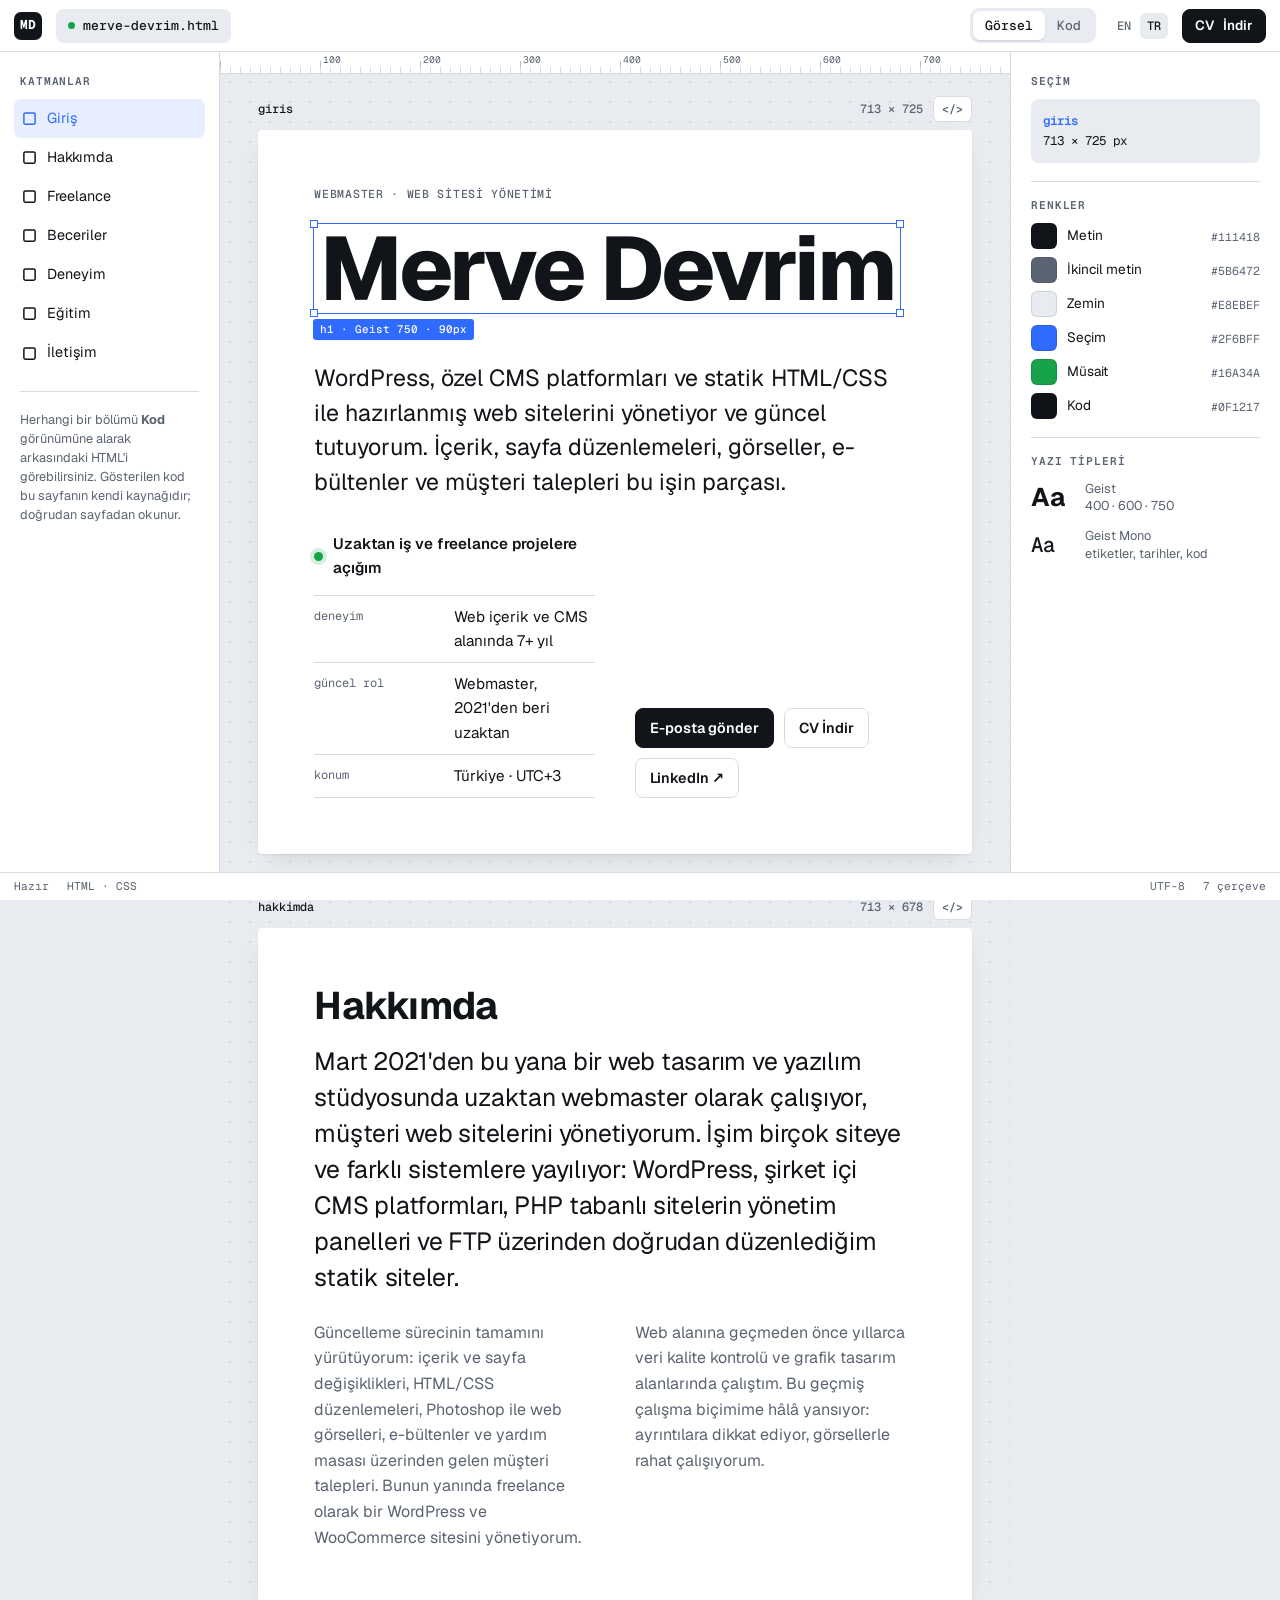
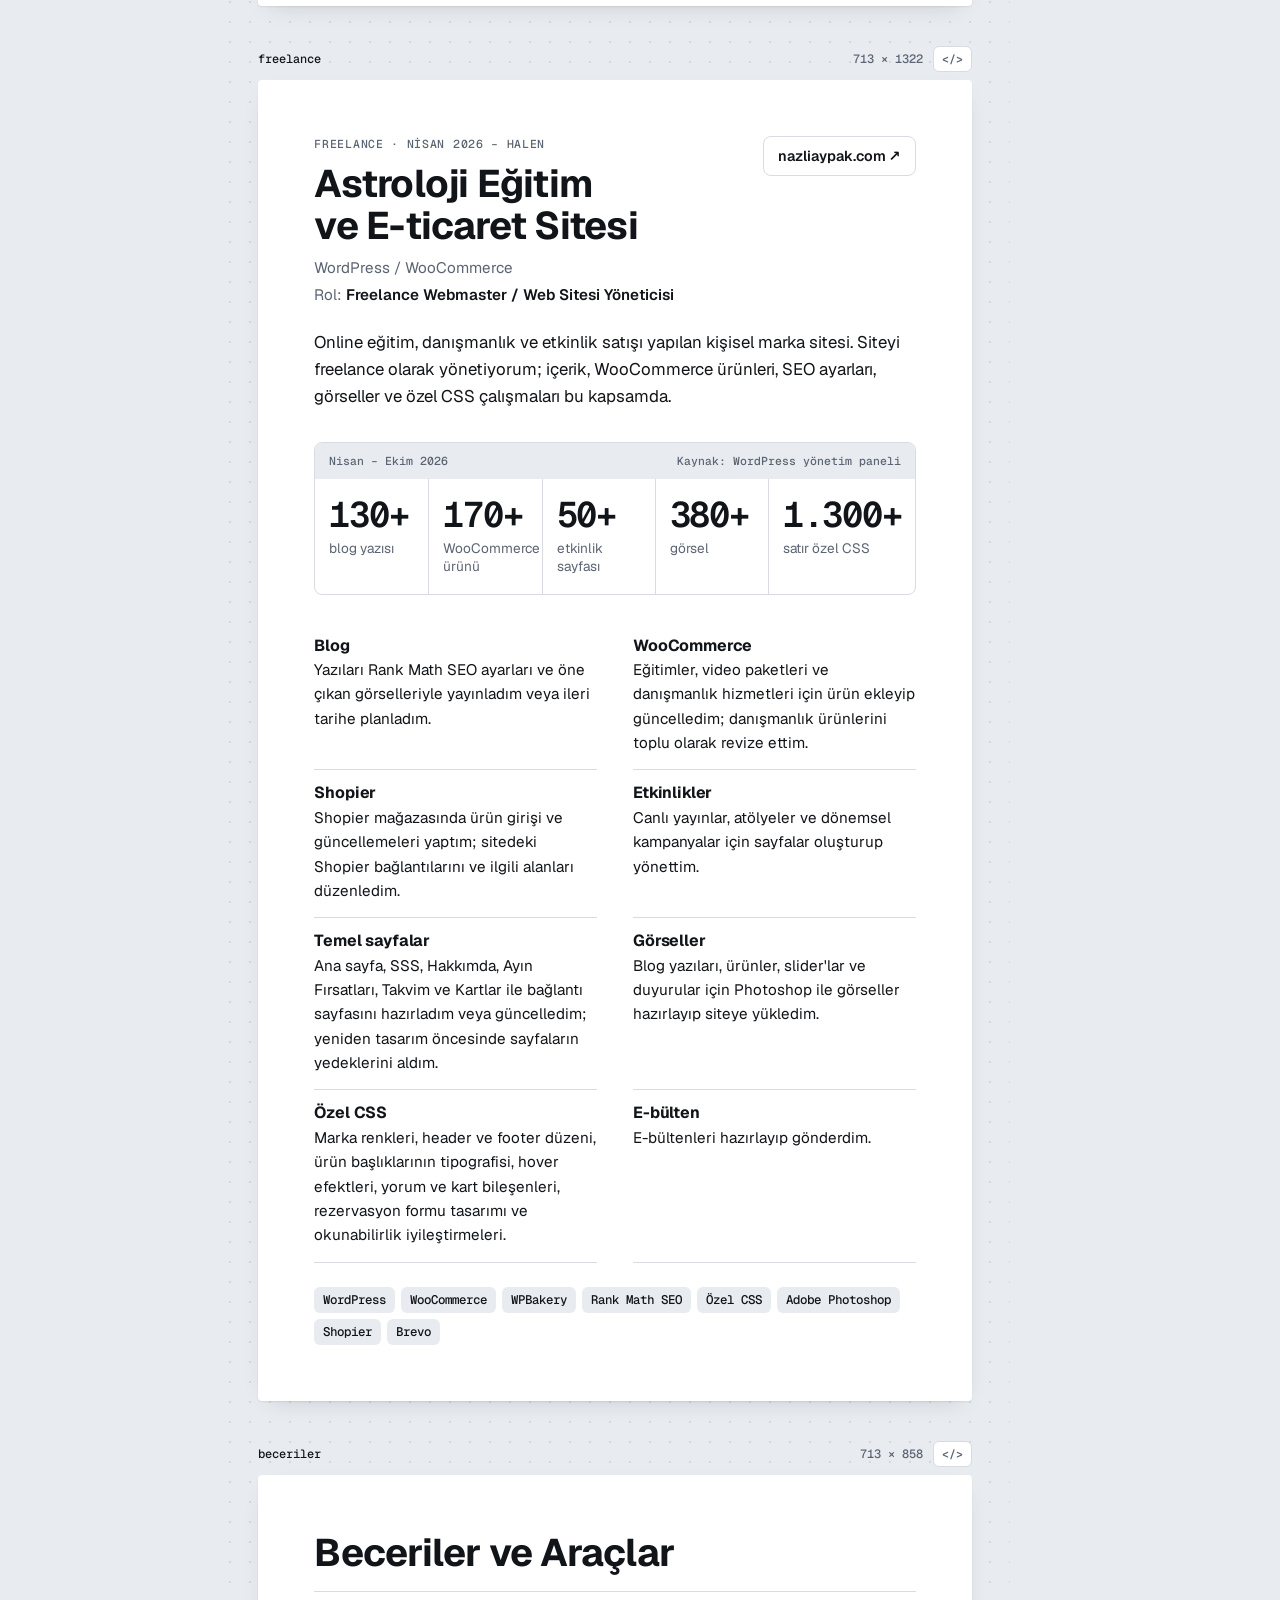
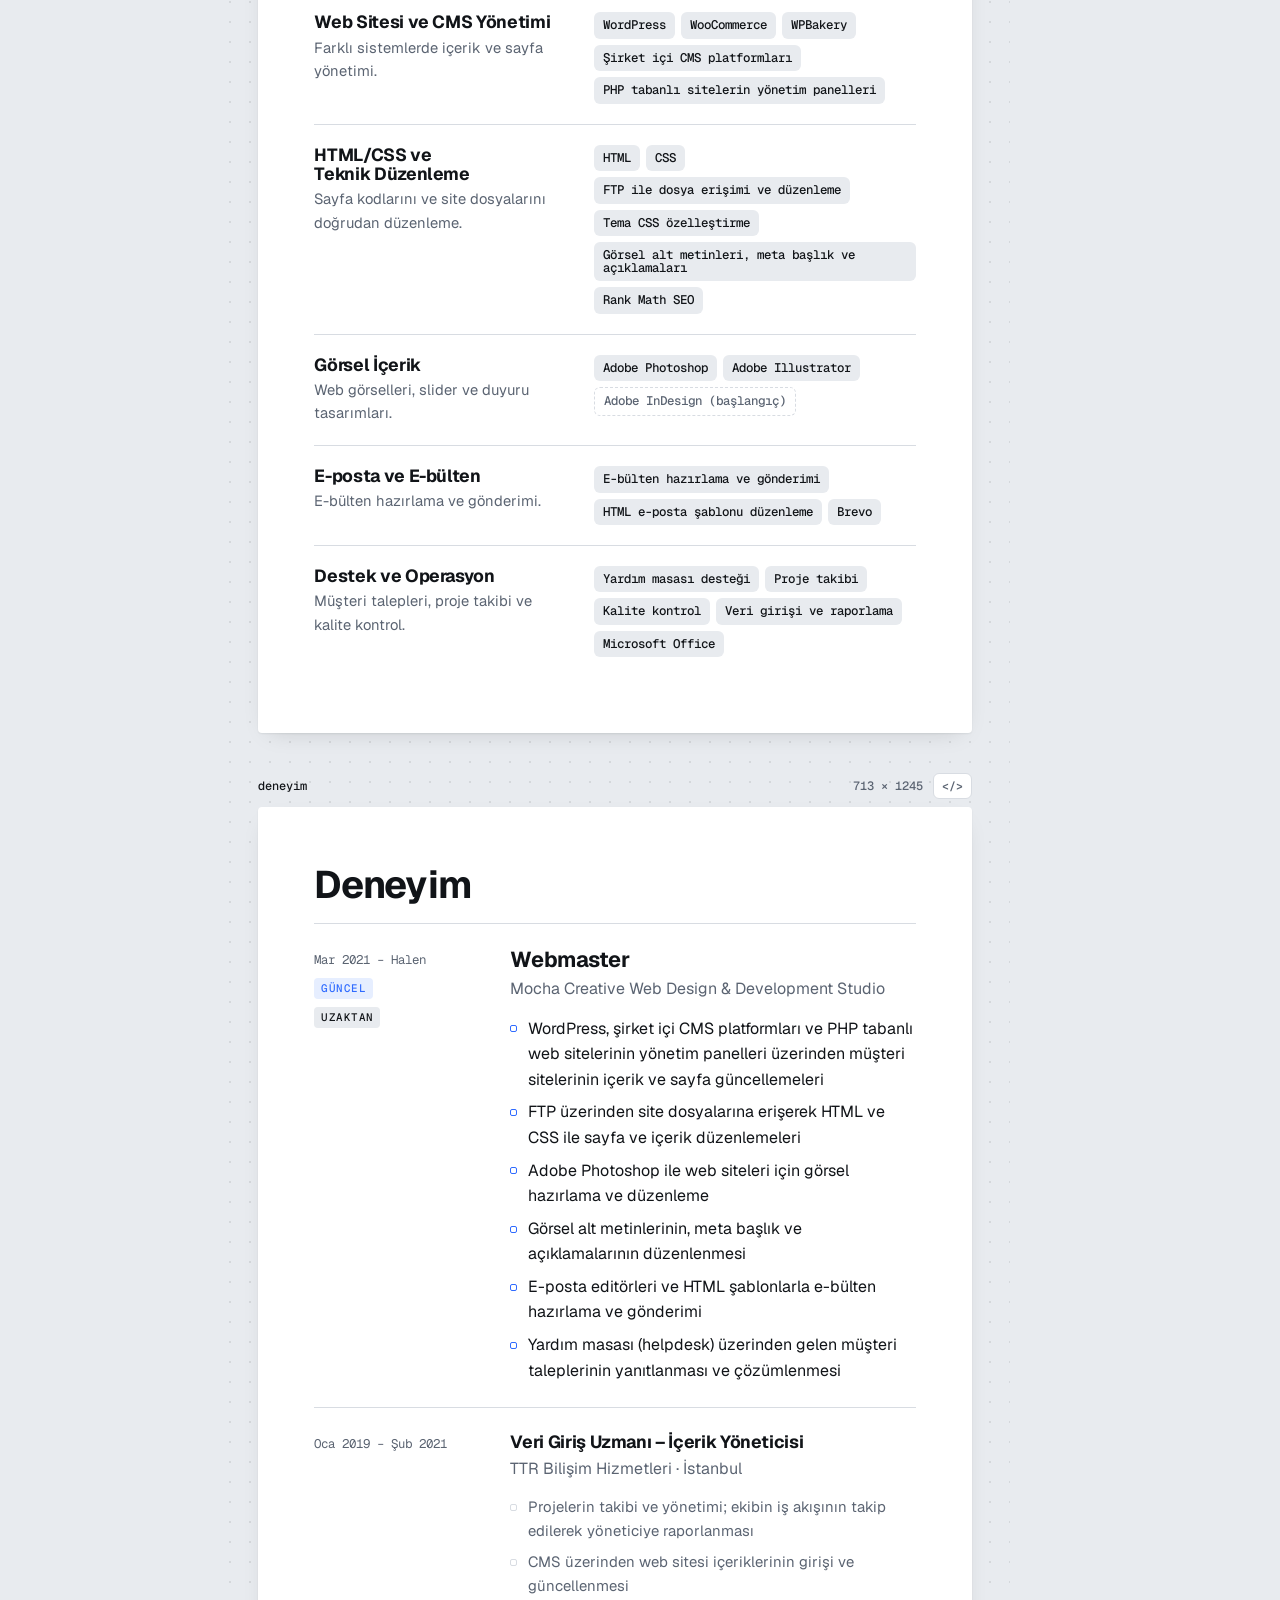
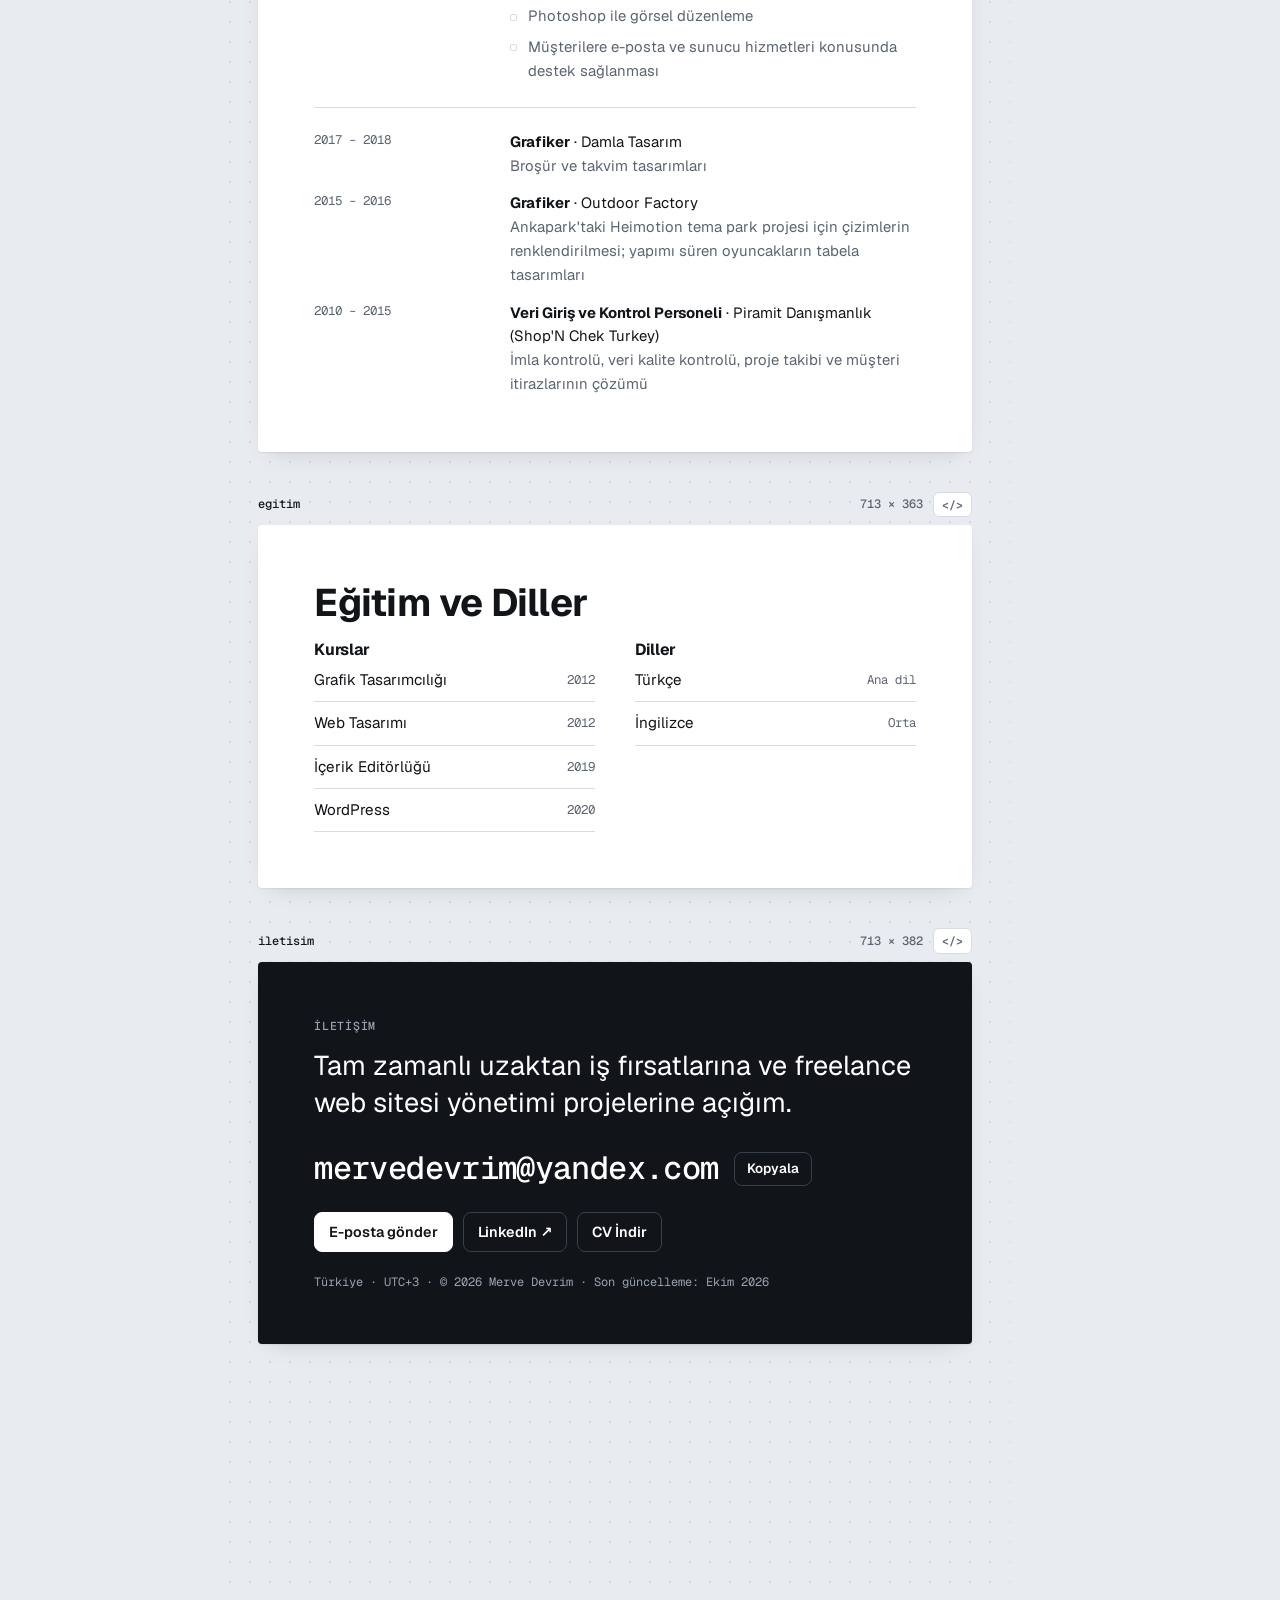
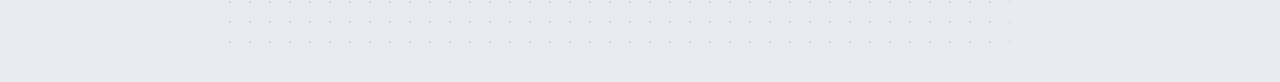
==== tr/index.html @ 0bf983ba "Add files via upload" ====
<!doctype html>
<html lang="tr">
<head>
  <meta charset="utf-8">
  <meta name="viewport" content="width=device-width, initial-scale=1, viewport-fit=cover">
  <title>Merve Devrim · Webmaster</title>
  <meta name="description" content="Merve Devrim, web içerik ve CMS alanında 7+ yıl deneyimli bir webmaster: WordPress, WooCommerce, şirket içi CMS platformları, HTML/CSS düzenlemeleri, web görselleri ve e-bültenler. Uzaktan iş ve freelance projelere açık.">
  <meta name="author" content="Merve Devrim">
  <link rel="canonical" href="https://mervedevrim.github.io/tr/">
  <link rel="alternate" hreflang="en" href="https://mervedevrim.github.io/">
  <link rel="alternate" hreflang="tr" href="https://mervedevrim.github.io/tr/">
  <link rel="alternate" hreflang="x-default" href="https://mervedevrim.github.io/">
  <link rel="icon" href="../favicon.svg" type="image/svg+xml">
  <meta name="theme-color" content="#FFFFFF">

  <!-- Bağlantı önizlemeleri (LinkedIn, WhatsApp, Slack…) -->
  <meta property="og:type" content="website">
  <meta property="og:locale" content="tr_TR">
  <meta property="og:title" content="Merve Devrim · Webmaster">
  <meta property="og:description" content="WordPress, WooCommerce, özel CMS platformları ve HTML/CSS ile web sitesi yönetimi. Uzaktan iş ve freelance projelere açık.">
  <meta property="og:url" content="https://mervedevrim.github.io/tr/">
  <meta property="og:image" content="https://mervedevrim.github.io/assets/img/og-image-tr.png">
  <meta property="og:image:width" content="1200">
  <meta property="og:image:height" content="630">
  <meta name="twitter:card" content="summary_large_image">

  <link rel="preload" href="../assets/fonts/geist-latin-wght-normal.woff2" as="font" type="font/woff2" crossorigin>
  <link rel="preload" href="../assets/fonts/geist-mono-latin-wght-normal.woff2" as="font" type="font/woff2" crossorigin>
  <link rel="stylesheet" href="../assets/css/style.css">
  <script src="../assets/js/site.js" defer></script>
</head>
<body>
<header class="toolbar">
  <a class="mark" href="#giris" aria-label="Merve Devrim, sayfanın başına dön">MD</a>
  <div class="file-tab"><span class="saved" aria-hidden="true"></span><span>merve-devrim<span class="long">.html</span></span></div>
  <div class="spacer"></div>
  <div class="seg" role="group" aria-label="Görünüm">
    <button type="button" id="mode-visual" aria-pressed="true">Görsel</button>
    <button type="button" id="mode-code" aria-pressed="false">Kod</button>
  </div>
  <nav class="lang" aria-label="Dil"><a href="../" hreflang="en" lang="en">EN</a><a href="./" aria-current="page" lang="tr">TR</a></nav>
  <a class="btn btn--primary btn--small" href="../assets/cv/Merve-Devrim-Ozgecmis.pdf" download aria-label="CV İndir">CV<span class="hide-sm">İndir</span></a>
</header>

<div class="app">
  <aside class="panel layers" aria-label="Bölümler">
    <p class="panel-title">Katmanlar</p>
    <nav class="layer-list">
      <a href="#giris"><svg viewBox="0 0 16 16"><rect x="2" y="2" width="12" height="12" rx="1.5"/></svg>Giriş</a>
      <a href="#hakkimda"><svg viewBox="0 0 16 16"><rect x="2" y="2" width="12" height="12" rx="1.5"/></svg>Hakkımda</a>
      <a href="#freelance"><svg viewBox="0 0 16 16"><rect x="2" y="2" width="12" height="12" rx="1.5"/></svg>Freelance</a>
      <a href="#beceriler"><svg viewBox="0 0 16 16"><rect x="2" y="2" width="12" height="12" rx="1.5"/></svg>Beceriler</a>
      <a href="#deneyim"><svg viewBox="0 0 16 16"><rect x="2" y="2" width="12" height="12" rx="1.5"/></svg>Deneyim</a>
      <a href="#egitim"><svg viewBox="0 0 16 16"><rect x="2" y="2" width="12" height="12" rx="1.5"/></svg>Eğitim</a>
      <a href="#iletisim"><svg viewBox="0 0 16 16"><rect x="2" y="2" width="12" height="12" rx="1.5"/></svg>İletişim</a>
    </nav>
    <hr>
    <p class="panel-note">Herhangi bir bölümü <b>Kod</b> görünümüne alarak arkasındaki HTML'i görebilirsiniz. Gösterilen kod bu sayfanın kendi kaynağıdır; doğrudan sayfadan okunur.</p>
  </aside>

  <main class="canvas" id="main">
    <div class="ruler" aria-hidden="true"></div>

    <!-- GİRİŞ -->
    <section class="frame" id="giris" aria-label="Giriş">
      <div class="frame-label"><span class="name">giris</span><span class="dims"></span><button type="button" class="flip" aria-pressed="false">&lt;/&gt;</button></div>
      <div class="board">
        <div class="visual">
          <p class="kicker">Webmaster · Web Sitesi Yönetimi</p>
          <div class="hero-name"><h1>Merve Devrim</h1><span class="spec" aria-hidden="true"></span></div>
          <p class="statement">WordPress, özel CMS platformları ve statik HTML/CSS ile hazırlanmış web sitelerini yönetiyor ve güncel tutuyorum. İçerik, sayfa düzenlemeleri, görseller, e-bültenler ve müşteri talepleri bu işin parçası.</p>
          <div class="hero-meta">
            <div>
              <p class="avail"><span class="dot" aria-hidden="true"></span>Uzaktan iş ve freelance projelere açığım</p>
              <dl class="props">
                <div><dt>deneyim</dt><dd>Web içerik ve CMS alanında 7+ yıl</dd></div>
                <div><dt>güncel rol</dt><dd>Webmaster, 2021'den beri uzaktan</dd></div>
                <div><dt>konum</dt><dd>Türkiye · UTC+3</dd></div>
              </dl>
            </div>
            <div class="actions">
              <a class="btn btn--primary" href="mailto:mervedevrim@yandex.com">E-posta gönder</a>
              <a class="btn" href="../assets/cv/Merve-Devrim-Ozgecmis.pdf" download>CV İndir</a>
              <a class="btn" href="https://linkedin.com/in/merve-d-4bb27561" target="_blank" rel="noopener">LinkedIn ↗</a>
            </div>
          </div>
        </div>
      </div>
    </section>

    <!-- HAKKIMDA -->
    <section class="frame" id="hakkimda" aria-label="Hakkımda">
      <div class="frame-label"><span class="name">hakkimda</span><span class="dims"></span><button type="button" class="flip" aria-pressed="false">&lt;/&gt;</button></div>
      <div class="board">
        <div class="visual">
          <h2 class="title">Hakkımda</h2>
          <p class="about-lead">Mart 2021'den bu yana bir web tasarım ve yazılım stüdyosunda uzaktan webmaster olarak çalışıyor, müşteri web sitelerini yönetiyorum. İşim birçok siteye ve farklı sistemlere yayılıyor: WordPress, şirket içi CMS platformları, PHP tabanlı sitelerin yönetim panelleri ve FTP üzerinden doğrudan düzenlediğim statik siteler.</p>
          <div class="about-more">
            <p>Güncelleme sürecinin tamamını yürütüyorum: içerik ve sayfa değişiklikleri, HTML/CSS düzenlemeleri, Photoshop ile web görselleri, e-bültenler ve yardım masası üzerinden gelen müşteri talepleri. Bunun yanında freelance olarak bir WordPress ve WooCommerce sitesini yönetiyorum.</p>
            <p>Web alanına geçmeden önce yıllarca veri kalite kontrolü ve grafik tasarım alanlarında çalıştım. Bu geçmiş çalışma biçimime hâlâ yansıyor: ayrıntılara dikkat ediyor, görsellerle rahat çalışıyorum.</p>
          </div>
        </div>
      </div>
    </section>

    <!-- FREELANCE -->
    <section class="frame" id="freelance" aria-label="Freelance çalışmalar">
      <div class="frame-label"><span class="name">freelance</span><span class="dims"></span><button type="button" class="flip" aria-pressed="false">&lt;/&gt;</button></div>
      <div class="board">
        <div class="visual">
          <div class="proj-head">
            <div>
              <p class="kicker">Freelance · Nisan 2026 – Halen</p>
              <h2 class="title" style="margin-top:10px">Astroloji Eğitim ve E-ticaret Sitesi</h2>
              <div class="proj-meta"><span>WordPress / WooCommerce</span><span>Rol: <strong>Freelance Webmaster / Web Sitesi Yöneticisi</strong></span></div>
            </div>
            <a class="btn" href="https://nazliaypak.com" target="_blank" rel="noopener">nazliaypak.com ↗</a>
          </div>
          <p class="overview">Online eğitim, danışmanlık ve etkinlik satışı yapılan kişisel marka sitesi. Siteyi freelance olarak yönetiyorum; içerik, WooCommerce ürünleri, SEO ayarları, görseller ve özel CSS çalışmaları bu kapsamda.</p>
          <div class="metrics">
            <div class="metrics-head"><span>Nisan – Ekim 2026</span><span>Kaynak: WordPress yönetim paneli</span></div>
            <ul>
              <li class="metric"><span class="num">130+</span><span class="label">blog yazısı</span></li>
              <li class="metric"><span class="num">170+</span><span class="label">WooCommerce ürünü</span></li>
              <li class="metric"><span class="num">50+</span><span class="label">etkinlik sayfası</span></li>
              <li class="metric"><span class="num">380+</span><span class="label">görsel</span></li>
              <li class="metric"><span class="num">1.300+</span><span class="label">satır özel CSS</span></li>
            </ul>
          </div>
          <ul class="did">
            <li><h3>Blog</h3>Yazıları Rank Math SEO ayarları ve öne çıkan görselleriyle yayınladım veya ileri tarihe planladım.</li>
            <li><h3>WooCommerce</h3>Eğitimler, video paketleri ve danışmanlık hizmetleri için ürün ekleyip güncelledim; danışmanlık ürünlerini toplu olarak revize ettim.</li>
            <li><h3>Shopier</h3>Shopier mağazasında ürün girişi ve güncellemeleri yaptım; sitedeki Shopier bağlantılarını ve ilgili alanları düzenledim.</li>
            <li><h3>Etkinlikler</h3>Canlı yayınlar, atölyeler ve dönemsel kampanyalar için sayfalar oluşturup yönettim.</li>
            <li><h3>Temel sayfalar</h3>Ana sayfa, SSS, Hakkımda, Ayın Fırsatları, Takvim ve Kartlar ile bağlantı sayfasını hazırladım veya güncelledim; yeniden tasarım öncesinde sayfaların yedeklerini aldım.</li>
            <li><h3>Görseller</h3>Blog yazıları, ürünler, slider'lar ve duyurular için Photoshop ile görseller hazırlayıp siteye yükledim.</li>
            <li><h3>Özel CSS</h3>Marka renkleri, header ve footer düzeni, ürün başlıklarının tipografisi, hover efektleri, yorum ve kart bileşenleri, rezervasyon formu tasarımı ve okunabilirlik iyileştirmeleri.</li>
            <li><h3>E-bülten</h3>E-bültenleri hazırlayıp gönderdim.</li>
          </ul>
          <ul class="tools" aria-label="Araçlar"><li>WordPress</li><li>WooCommerce</li><li>WPBakery</li><li>Rank Math SEO</li><li>Özel CSS</li><li>Adobe Photoshop</li><li>Shopier</li><li>Brevo</li></ul>
        </div>
      </div>
    </section>

    <!-- BECERİLER -->
    <section class="frame" id="beceriler" aria-label="Beceriler ve araçlar">
      <div class="frame-label"><span class="name">beceriler</span><span class="dims"></span><button type="button" class="flip" aria-pressed="false">&lt;/&gt;</button></div>
      <div class="board">
        <div class="visual">
          <h2 class="title">Beceriler ve Araçlar</h2>
          <div class="skill"><div><h3>Web Sitesi ve CMS Yönetimi</h3><p>Farklı sistemlerde içerik ve sayfa yönetimi.</p></div>
            <ul class="chips"><li>WordPress</li><li>WooCommerce</li><li>WPBakery</li><li>Şirket içi CMS platformları</li><li>PHP tabanlı sitelerin yönetim panelleri</li></ul></div>
          <div class="skill"><div><h3>HTML/CSS ve Teknik Düzenleme</h3><p>Sayfa kodlarını ve site dosyalarını doğrudan düzenleme.</p></div>
            <ul class="chips"><li>HTML</li><li>CSS</li><li>FTP ile dosya erişimi ve düzenleme</li><li>Tema CSS özelleştirme</li><li>Görsel alt metinleri, meta başlık ve açıklamaları</li><li>Rank Math SEO</li></ul></div>
          <div class="skill"><div><h3>Görsel İçerik</h3><p>Web görselleri, slider ve duyuru tasarımları.</p></div>
            <ul class="chips"><li>Adobe Photoshop</li><li>Adobe Illustrator</li><li class="soft">Adobe InDesign (başlangıç)</li></ul></div>
          <div class="skill"><div><h3>E-posta ve E-bülten</h3><p>E-bülten hazırlama ve gönderimi.</p></div>
            <ul class="chips"><li>E-bülten hazırlama ve gönderimi</li><li>HTML e-posta şablonu düzenleme</li><li>Brevo</li></ul></div>
          <div class="skill"><div><h3>Destek ve Operasyon</h3><p>Müşteri talepleri, proje takibi ve kalite kontrol.</p></div>
            <ul class="chips"><li>Yardım masası desteği</li><li>Proje takibi</li><li>Kalite kontrol</li><li>Veri girişi ve raporlama</li><li>Microsoft Office</li></ul></div>
        </div>
      </div>
    </section>

    <!-- DENEYİM -->
    <section class="frame" id="deneyim" aria-label="Deneyim">
      <div class="frame-label"><span class="name">deneyim</span><span class="dims"></span><button type="button" class="flip" aria-pressed="false">&lt;/&gt;</button></div>
      <div class="board">
        <div class="visual">
          <h2 class="title">Deneyim</h2>
          <article class="role">
            <div class="when"><span>Mar 2021 – Halen</span><span class="pill pill--now">Güncel</span><span class="pill pill--remote">Uzaktan</span></div>
            <div>
              <h3>Webmaster</h3>
              <p class="company">Mocha Creative Web Design &amp; Development Studio</p>
              <ul class="points">
                <li>WordPress, şirket içi CMS platformları ve PHP tabanlı web sitelerinin yönetim panelleri üzerinden müşteri sitelerinin içerik ve sayfa güncellemeleri</li>
                <li>FTP üzerinden site dosyalarına erişerek HTML ve CSS ile sayfa ve içerik düzenlemeleri</li>
                <li>Adobe Photoshop ile web siteleri için görsel hazırlama ve düzenleme</li>
                <li>Görsel alt metinlerinin, meta başlık ve açıklamalarının düzenlenmesi</li>
                <li>E-posta editörleri ve HTML şablonlarla e-bülten hazırlama ve gönderimi</li>
                <li>Yardım masası (helpdesk) üzerinden gelen müşteri taleplerinin yanıtlanması ve çözümlenmesi</li>
              </ul>
            </div>
          </article>
          <article class="role role--minor">
            <div class="when"><span>Oca 2019 – Şub 2021</span></div>
            <div>
              <h3>Veri Giriş Uzmanı – İçerik Yöneticisi</h3>
              <p class="company">TTR Bilişim Hizmetleri · İstanbul</p>
              <ul class="points">
                <li>Projelerin takibi ve yönetimi; ekibin iş akışının takip edilerek yöneticiye raporlanması</li>
                <li>CMS üzerinden web sitesi içeriklerinin girişi ve güncellenmesi</li>
                <li>Photoshop ile görsel düzenleme</li>
                <li>Müşterilere e-posta ve sunucu hizmetleri konusunda destek sağlanması</li>
              </ul>
            </div>
          </article>
          <ul class="earlier" aria-label="Önceki deneyim">
            <li><span class="yrs">2017 – 2018</span><span><strong>Grafiker</strong> · Damla Tasarım<span class="what">Broşür ve takvim tasarımları</span></span></li>
            <li><span class="yrs">2015 – 2016</span><span><strong>Grafiker</strong> · Outdoor Factory<span class="what">Ankapark'taki Heimotion tema park projesi için çizimlerin renklendirilmesi; yapımı süren oyuncakların tabela tasarımları</span></span></li>
            <li><span class="yrs">2010 – 2015</span><span><strong>Veri Giriş ve Kontrol Personeli</strong> · Piramit Danışmanlık (Shop'N Chek Turkey)<span class="what">İmla kontrolü, veri kalite kontrolü, proje takibi ve müşteri itirazlarının çözümü</span></span></li>
          </ul>
        </div>
      </div>
    </section>

    <!-- EĞİTİM VE DİLLER -->
    <section class="frame" id="egitim" aria-label="Eğitim ve diller">
      <div class="frame-label"><span class="name">egitim</span><span class="dims"></span><button type="button" class="flip" aria-pressed="false">&lt;/&gt;</button></div>
      <div class="board">
        <div class="visual">
          <h2 class="title">Eğitim ve Diller</h2>
          <div class="two">
            <div><h3>Kurslar</h3><ul class="rows"><li><span>Grafik Tasarımcılığı</span><span>2012</span></li><li><span>Web Tasarımı</span><span>2012</span></li><li><span>İçerik Editörlüğü</span><span>2019</span></li><li><span>WordPress</span><span>2020</span></li></ul></div>
            <div><h3>Diller</h3><ul class="rows"><li><span>Türkçe</span><span>Ana dil</span></li><li><span>İngilizce</span><span>Orta</span></li></ul></div>
          </div>
        </div>
      </div>
    </section>

    <!-- İLETİŞİM -->
    <section class="frame" id="iletisim" aria-label="İletişim">
      <div class="frame-label"><span class="name">iletisim</span><span class="dims"></span><button type="button" class="flip" aria-pressed="false">&lt;/&gt;</button></div>
      <div class="board board--dark">
        <div class="visual">
          <p class="kicker">İletişim</p>
          <p class="contact-line">Tam zamanlı uzaktan iş fırsatlarına ve freelance web sitesi yönetimi projelerine açığım.</p>
          <div class="email-row"><span class="email" id="email">mervedevrim@yandex.com</span><button class="btn btn--small" type="button" id="copy-email">Kopyala</button></div>
          <div class="actions">
            <a class="btn btn--primary" href="mailto:mervedevrim@yandex.com">E-posta gönder</a>
            <a class="btn" href="https://linkedin.com/in/merve-d-4bb27561" target="_blank" rel="noopener">LinkedIn ↗</a>
            <a class="btn" href="../assets/cv/Merve-Devrim-Ozgecmis.pdf" download>CV İndir</a>
          </div>
          <p class="where">Türkiye · UTC+3 · © 2026 Merve Devrim · Son güncelleme: Ekim 2026</p>
        </div>
      </div>
    </section>
  </main>

  <aside class="panel inspector" aria-label="Bu sayfada kullanılan stiller">
    <p class="panel-title">Seçim</p>
    <div class="selection" id="selection"><b id="sel-name">giris</b><br><span id="sel-dims">—</span></div>
    <hr>
    <p class="panel-title">Renkler</p>
    <div class="swatches">
      <div class="swatch"><i style="background:#111418"></i><span>Metin</span><code>#111418</code></div>
      <div class="swatch"><i style="background:#5B6472"></i><span>İkincil metin</span><code>#5B6472</code></div>
      <div class="swatch"><i style="background:#E8EBEF"></i><span>Zemin</span><code>#E8EBEF</code></div>
      <div class="swatch"><i style="background:#2F6BFF"></i><span>Seçim</span><code>#2F6BFF</code></div>
      <div class="swatch"><i style="background:#16A34A"></i><span>Müsait</span><code>#16A34A</code></div>
      <div class="swatch"><i style="background:#0F1217"></i><span>Kod</span><code>#0F1217</code></div>
    </div>
    <hr>
    <p class="panel-title">Yazı tipleri</p>
    <div class="type-spec">
      <div><span class="aa">Aa</span><span>Geist<br>400 · 600 · 750</span></div>
      <div><span class="aa m">Aa</span><span>Geist Mono<br>etiketler, tarihler, kod</span></div>
    </div>
  </aside>
</div>

<footer class="statusbar">
  <span>Hazır</span><span class="hide-sm">HTML · CSS</span>
  <span class="right"><span class="hide-sm">UTF-8</span><span id="frame-count">7 çerçeve</span></span>
</footer>
</body>
</html>
---- assets/css/style.css ----
/* ==========================================================================
   Merve Devrim — portfolio styles
   Layout: the portfolio as a webmaster's workspace. Toolbar on top, layers panel (navigation) left,
   a canvas of section "frames" in the middle, a style inspector right. Every frame flips between
   Visual and Code; the code shown is this page's own HTML, read from the DOM.
   Colors and fonts are set in the :root block below.
   ========================================================================== */

/* ---------- Fonts: Geist and Geist Mono (SIL Open Font License), self-hosted ---------- */
@font-face { font-family: "Geist"; font-style: normal; font-weight: 100 900; font-display: swap;
  src: url("../fonts/geist-latin-wght-normal.woff2") format("woff2");
  unicode-range: U+0000-00FF, U+0131, U+0152-0153, U+02BB-02BC, U+02C6, U+02DA, U+02DC, U+0304, U+0308, U+0329, U+2000-206F, U+20AC, U+2122, U+2191, U+2193, U+2212, U+2215, U+FEFF, U+FFFD; }
@font-face { font-family: "Geist"; font-style: normal; font-weight: 100 900; font-display: swap;
  src: url("../fonts/geist-latin-ext-wght-normal.woff2") format("woff2");
  unicode-range: U+0100-02BA, U+02BD-02C5, U+02C7-02CC, U+02CE-02D7, U+02DD-02FF, U+0304, U+0308, U+0329, U+1D00-1DBF, U+1E00-1E9F, U+1EF2-1EFF, U+2020, U+20A0-20AB, U+20AD-20C0, U+2113, U+2C60-2C7F, U+A720-A7FF; }
@font-face { font-family: "Geist Mono"; font-style: normal; font-weight: 100 900; font-display: swap;
  src: url("../fonts/geist-mono-latin-wght-normal.woff2") format("woff2");
  unicode-range: U+0000-00FF, U+0131, U+0152-0153, U+02BB-02BC, U+02C6, U+02DA, U+02DC, U+0304, U+0308, U+0329, U+2000-206F, U+20AC, U+2122, U+2191, U+2193, U+2212, U+2215, U+FEFF, U+FFFD; }
@font-face { font-family: "Geist Mono"; font-style: normal; font-weight: 100 900; font-display: swap;
  src: url("../fonts/geist-mono-latin-ext-wght-normal.woff2") format("woff2");
  unicode-range: U+0100-02BA, U+02BD-02C5, U+02C7-02CC, U+02CE-02D7, U+02DD-02FF, U+0304, U+0308, U+0329, U+1D00-1DBF, U+1E00-1E9F, U+1EF2-1EFF, U+2020, U+20A0-20AB, U+20AD-20C0, U+2113, U+2C60-2C7F, U+A720-A7FF; }

:root {
  --app: #E8EBEF;
  --panel: #FFFFFF;
  --paper: #FFFFFF;
  --ink: #111418;
  --muted: #5B6472;
  --line: #D8DCE2;
  --select: #2F6BFF;
  --select-soft: #E6EEFF;
  --ok: #16A34A;
  --code-bg: #0F1217;
  --code-ink: #E6E8EB;
  --code-tag: #7AB7FF;
  --code-attr: #F2BF6C;
  --code-val: #9BE29B;
  --code-dim: #6E7787;

  --sans: "Geist", system-ui, -apple-system, "Segoe UI", Roboto, Arial, sans-serif;
  --mono: "Geist Mono", ui-monospace, "SFMono-Regular", Menlo, Consolas, monospace;

  --bar: 52px;
  color-scheme: light;
}
*, *::before, *::after { box-sizing: border-box; }
html { scroll-behavior: smooth; }
body { margin: 0; background: var(--app); color: var(--ink); font-family: var(--sans); font-size: 1rem; line-height: 1.6; -webkit-font-smoothing: antialiased; }
body::before { content: ""; position: fixed; inset: 0 0 auto; height: env(safe-area-inset-top, 0px); z-index: 40; background: var(--panel); }
h1, h2, h3 { margin: 0; line-height: 1.1; text-wrap: balance; letter-spacing: -0.02em; }
p { margin: 0; }
ul { margin: 0; padding: 0; list-style: none; }
a { color: var(--select); text-underline-offset: 0.18em; }
button { font: inherit; }
:focus-visible { outline: 2px solid var(--select); outline-offset: 2px; border-radius: 4px; }
.mono { font-family: var(--mono); }

/* ---------- Toolbar ---------- */
.toolbar {
  position: sticky; top: env(safe-area-inset-top, 0px); z-index: 30; height: var(--bar);
  display: flex; align-items: center; gap: 14px;
  padding-left: max(14px, env(safe-area-inset-left, 0px)); padding-right: max(14px, env(safe-area-inset-right, 0px));
  background: var(--panel); border-bottom: 1px solid var(--line);
}
.mark { width: 28px; height: 28px; border-radius: 7px; background: var(--ink); color: #FFFFFF; display: grid; place-items: center; font: 700 0.8rem/1 var(--mono); flex: none; text-decoration: none; }
.file-tab { display: flex; align-items: center; gap: 8px; height: 34px; padding: 0 12px; border-radius: 8px; background: var(--app); font: 500 0.82rem/1 var(--mono); color: var(--ink); white-space: nowrap; min-width: 0; overflow: hidden; text-overflow: ellipsis; }
.file-tab .saved { width: 7px; height: 7px; border-radius: 50%; background: var(--ok); flex: none; }
.spacer { flex: 1; }
.seg { display: inline-flex; padding: 3px; border-radius: 9px; background: var(--app); }
.seg button { border: 0; background: transparent; color: var(--muted); font: 500 0.82rem/1 var(--mono); padding: 8px 12px; border-radius: 7px; cursor: pointer; }
.seg button[aria-pressed="true"] { background: var(--panel); color: var(--ink); box-shadow: 0 1px 2px rgba(17, 20, 24, .12); }
.lang { display: flex; gap: 2px; font: 500 0.75rem/1 var(--mono); }
.lang a { color: var(--muted); text-decoration: none; padding: 7px 7px; border-radius: 6px; }
.lang a[aria-current="page"] { color: var(--ink); background: var(--app); }
.btn { display: inline-flex; align-items: center; gap: 8px; min-height: 40px; padding: 0 14px; border-radius: 8px; border: 1px solid var(--line); background: var(--panel); color: var(--ink); font: 600 0.9rem/1 var(--sans); text-decoration: none; white-space: nowrap; cursor: pointer; transition: border-color .15s, background-color .15s, color .15s; }
.btn:hover { border-color: var(--ink); }
.btn--primary { background: var(--ink); border-color: var(--ink); color: #FFFFFF; }
.btn--primary:hover { background: #2A2F37; color: #FFFFFF; }
.btn--small { min-height: 34px; font-size: 0.84rem; padding: 0 12px; }
@media (max-width: 640px) { .file-tab .long, .hide-sm { display: none; } .toolbar { gap: 8px; } .seg button { padding: 8px 9px; } }
@media (max-width: 400px) { .file-tab { display: none; } }

/* ---------- App layout ---------- */
.app { display: grid; grid-template-columns: 220px minmax(0, 1fr) 270px; align-items: start; }
@media (max-width: 1240px) { .app { grid-template-columns: 210px minmax(0, 1fr); } .inspector { display: none; } }
@media (max-width: 900px) { .app { grid-template-columns: minmax(0, 1fr); } .layers { display: none; } }
.panel { position: sticky; top: calc(var(--bar) + env(safe-area-inset-top, 0px)); height: calc(100vh - var(--bar)); overflow: auto; background: var(--panel); padding: 18px 14px; }
.layers { border-right: 1px solid var(--line); }
.inspector { border-left: 1px solid var(--line); }
.panel-title { font: 600 0.7rem/1 var(--mono); letter-spacing: .08em; text-transform: uppercase; color: var(--muted); margin: 6px 6px 12px; }
.layer-list a { display: flex; align-items: center; gap: 10px; padding: 8px 8px; border-radius: 7px; color: var(--ink); text-decoration: none; font-size: 0.9rem; }
.layer-list a:hover { background: var(--app); }
.layer-list a.is-active { background: var(--select-soft); color: var(--select); }
.layer-list svg { width: 15px; height: 15px; flex: none; fill: none; stroke: currentColor; stroke-width: 1.6; }
.layer-list .sub { margin-left: auto; font: 0.7rem/1 var(--mono); color: var(--muted); }
.panel hr { border: 0; border-top: 1px solid var(--line); margin: 18px 6px; }
.panel-note { font-size: 0.8rem; color: var(--muted); margin: 0 6px; line-height: 1.5; }

/* inspector */
.swatches { display: grid; gap: 8px; margin: 0 6px; }
.swatch { display: grid; grid-template-columns: 26px minmax(0, 1fr) auto; gap: 10px; align-items: center; font-size: 0.85rem; }
.swatch i { width: 26px; height: 26px; border-radius: 6px; border: 1px solid rgba(17, 20, 24, .12); }
.swatch code { font: 0.72rem/1 var(--mono); color: var(--muted); }
.type-spec { margin: 0 6px; display: grid; gap: 12px; }
.type-spec div { display: grid; grid-template-columns: 44px minmax(0, 1fr); gap: 10px; align-items: center; }
.type-spec .aa { font-size: 1.6rem; font-weight: 700; line-height: 1; }
.type-spec .aa.m { font-family: var(--mono); font-weight: 500; font-size: 1.3rem; }
.type-spec span:last-child { font-size: 0.8rem; color: var(--muted); line-height: 1.4; }
.selection { margin: 0 6px; padding: 12px; border-radius: 8px; background: var(--app); font: 0.78rem/1.6 var(--mono); }
.selection b { color: var(--select); font-weight: 600; }

/* ---------- Canvas ---------- */
.canvas { min-width: 0; padding: 0 clamp(12px, 3vw, 40px) 30vh; background-image: radial-gradient(circle, rgba(17, 20, 24, .09) 1px, transparent 1.3px); background-size: 20px 20px; }
.ruler { position: sticky; top: calc(var(--bar) + env(safe-area-inset-top, 0px)); z-index: 10; height: 22px; margin: 0 calc(-1 * clamp(12px, 3vw, 40px)) 22px; background: var(--panel); border-bottom: 1px solid var(--line); background-image: linear-gradient(90deg, var(--line) 1px, transparent 1px), linear-gradient(90deg, #B7BDC7 1px, transparent 1px); background-size: 10px 6px, 100px 12px; background-repeat: repeat-x; background-position: 0 100%, 0 100%; overflow: hidden; }
.ruler span { position: absolute; top: 3px; font: 0.6rem/1 var(--mono); color: var(--muted); }
@media (max-width: 640px) { .ruler { display: none; } .canvas { padding-top: 16px; } }

.frame { max-width: 940px; margin: 0 auto 40px; scroll-margin-top: calc(var(--bar) + 40px); }
.frame-label { display: flex; align-items: center; gap: 10px; margin-bottom: 8px; font: 500 0.75rem/1 var(--mono); color: var(--muted); }
.frame-label .name { color: var(--ink); }
.frame-label .dims { margin-left: auto; font-variant-numeric: tabular-nums; }
.frame-label button { border: 1px solid var(--line); background: var(--panel); color: var(--muted); font: 600 0.72rem/1 var(--mono); padding: 6px 8px; border-radius: 6px; cursor: pointer; }
.frame-label button[aria-pressed="true"] { background: var(--code-bg); color: var(--code-ink); border-color: var(--code-bg); }
.board { position: relative; background: var(--paper); border-radius: 4px; box-shadow: 0 1px 2px rgba(17, 20, 24, .08), 0 8px 24px -12px rgba(17, 20, 24, .18); outline: 1.5px solid transparent; transition: outline-color .12s; }
.frame:hover .board, .frame:focus-within .board { outline-color: var(--select); }
.handles i { position: absolute; width: 8px; height: 8px; background: var(--panel); border: 1.5px solid var(--select); opacity: 0; transition: opacity .12s; }
.handles i:nth-child(1) { top: -4px; left: -4px; } .handles i:nth-child(2) { top: -4px; right: -4px; }
.handles i:nth-child(3) { bottom: -4px; left: -4px; } .handles i:nth-child(4) { bottom: -4px; right: -4px; }
.frame:hover .handles i, .frame:focus-within .handles i { opacity: 1; }
.visual { padding: clamp(24px, 5vw, 56px); }
.code { display: none; margin: 0; background: var(--code-bg); color: var(--code-ink); border-radius: 4px; padding: 18px 0; font: 0.8rem/1.7 var(--mono); overflow: auto; counter-reset: ln; max-height: 70vh; }
.code .line { display: block; padding-right: 20px; white-space: pre; }
.code .line::before { counter-increment: ln; content: counter(ln); content: counter(ln) / ""; display: inline-block; width: 3.4em; padding-right: 1.2em; text-align: right; color: #4A5260; }
.t-tag { color: var(--code-tag); } .t-attr { color: var(--code-attr); } .t-val { color: var(--code-val); } .t-p { color: var(--code-dim); } .t-com { color: var(--code-dim); font-style: italic; }
.frame[data-view="code"] .visual { display: none; }
.frame[data-view="code"] .code { display: block; }

/* ---------- Frame content ---------- */
.kicker { font: 500 0.72rem/1.4 var(--mono); letter-spacing: .06em; text-transform: uppercase; color: var(--muted); }
.title { font-size: clamp(1.6rem, 1.2rem + 1.6vw, 2.4rem); font-weight: 700; }

/* hero: the name is shown "selected", with its real type spec */
.hero-name { position: relative; display: inline-block; margin-top: 22px; padding: 2px 6px; outline: 1.5px solid var(--select); }
.hero-name h1 { font-size: clamp(2.8rem, 1.6rem + 5.2vw, 5.6rem); font-weight: 750; letter-spacing: -0.04em; line-height: 0.95; }
.hero-name .handles i { opacity: 1; }
.spec { position: absolute; left: -1.5px; top: calc(100% + 6px); background: var(--select); color: #FFFFFF; font: 500 0.68rem/1 var(--mono); padding: 5px 7px; border-radius: 3px; white-space: nowrap; }
.statement { margin-top: 48px; font-size: clamp(1.15rem, 1rem + 0.6vw, 1.45rem); line-height: 1.5; max-width: 34em; }
.hero-meta { display: grid; grid-template-columns: minmax(0, 1fr) minmax(0, 1fr); gap: 24px 40px; margin-top: 32px; align-items: end; }
@media (max-width: 700px) { .hero-meta { grid-template-columns: minmax(0, 1fr); } }
.avail { display: inline-flex; align-items: center; gap: 10px; font-weight: 600; font-size: 0.95rem; }
.dot { width: 9px; height: 9px; border-radius: 50%; background: var(--ok); box-shadow: 0 0 0 4px rgba(22, 163, 74, .18); flex: none; }
.props { margin: 14px 0 0; display: grid; border-top: 1px solid var(--line); }
.props div { display: grid; grid-template-columns: 8rem minmax(0, 1fr); gap: 12px; padding-block: 9px; border-bottom: 1px solid var(--line); font-size: 0.95rem; }
.props dt { font: 0.75rem/1.9 var(--mono); color: var(--muted); }
.props dd { margin: 0; }
.actions { display: flex; flex-wrap: wrap; gap: 10px; }

/* about */
.about-lead { font-size: clamp(1.2rem, 1rem + 0.8vw, 1.55rem); line-height: 1.45; margin-top: 18px; max-width: 36em; letter-spacing: -0.01em; }
.about-more { display: grid; grid-template-columns: repeat(2, minmax(0, 1fr)); gap: 16px 40px; margin-top: 24px; color: var(--muted); }
@media (max-width: 700px) { .about-more { grid-template-columns: minmax(0, 1fr); } }

/* freelance */
.proj-head { display: flex; flex-wrap: wrap; justify-content: space-between; align-items: flex-start; gap: 16px 24px; }
.proj-head > div { flex: 1 1 22rem; min-width: 0; }
.proj-meta { margin-top: 10px; color: var(--muted); font-size: 0.95rem; display: grid; gap: 2px; }
.proj-meta strong { color: var(--ink); font-weight: 600; }
.overview { margin-top: 22px; max-width: 40em; font-size: 1.05rem; }
.metrics { margin-top: 32px; border: 1px solid var(--line); border-radius: 8px; overflow: hidden; }
.metrics-head { display: flex; justify-content: space-between; gap: 12px; padding: 10px 14px; background: var(--app); font: 500 0.72rem/1.4 var(--mono); color: var(--muted); }
.metrics ul { display: grid; grid-template-columns: repeat(4, minmax(0, 1fr)) minmax(0, 1.3fr); }
.metric { padding: 18px 14px; border-left: 1px solid var(--line); }
.metric:first-child { border-left: 0; }
.metric .num { display: block; font: 600 clamp(1.5rem, 1.1rem + 1.4vw, 2.3rem)/1 var(--mono); letter-spacing: -0.03em; font-variant-numeric: tabular-nums; }
.metric .label { display: block; margin-top: 8px; font-size: 0.85rem; color: var(--muted); line-height: 1.3; }
@media (max-width: 700px) {
  .metrics ul { grid-template-columns: repeat(2, minmax(0, 1fr)); }
  .metric { border-left: 0; border-top: 1px solid var(--line); }
  .metric:nth-child(even) { border-left: 1px solid var(--line); }
  .metric:last-child { grid-column: 1 / -1; }
  .metric:nth-child(-n+2) { border-top: 0; }
}
.did { display: grid; grid-template-columns: repeat(2, minmax(0, 1fr)); gap: 0 36px; margin-top: 28px; }
@media (max-width: 700px) { .did { grid-template-columns: minmax(0, 1fr); } }
.did li { padding-block: 14px; border-bottom: 1px solid var(--line); font-size: 0.95rem; }
.did h3 { font-size: 1rem; letter-spacing: -0.01em; margin-bottom: 4px; }
.tools { display: flex; flex-wrap: wrap; gap: 6px; margin-top: 24px; }
.tools li, .chips li { font: 500 0.78rem/1 var(--mono); padding: 7px 9px; border-radius: 6px; background: var(--app); color: var(--ink); }

/* skills */
.skill { display: grid; grid-template-columns: minmax(0, 1fr) minmax(0, 1.3fr); gap: 12px 32px; padding-block: 20px; border-top: 1px solid var(--line); }
.skill:first-of-type { margin-top: 18px; }
@media (max-width: 700px) { .skill { grid-template-columns: minmax(0, 1fr); } }
.skill h3 { font-size: 1.1rem; }
.skill p { color: var(--muted); font-size: 0.92rem; margin-top: 4px; }
.chips { display: flex; flex-wrap: wrap; gap: 6px; align-content: start; }
.chips .soft { background: transparent; border: 1px dashed var(--line); color: var(--muted); }

/* experience */
.role { display: grid; grid-template-columns: 10.5rem minmax(0, 1fr); gap: 8px 28px; padding-block: 24px; border-top: 1px solid var(--line); }
.role:first-of-type { margin-top: 18px; }
@media (max-width: 700px) { .role { grid-template-columns: minmax(0, 1fr); } }
.when { display: flex; flex-direction: column; align-items: flex-start; gap: 8px; font: 0.78rem/1.5 var(--mono); color: var(--muted); padding-top: 3px; }
.pill { font: 500 0.68rem/1 var(--mono); letter-spacing: .04em; text-transform: uppercase; padding: 5px 7px; border-radius: 4px; }
.pill--now { background: var(--select-soft); color: var(--select); }
.pill--remote { background: var(--app); color: var(--ink); }
.role h3 { font-size: 1.35rem; }
.company { color: var(--muted); margin-top: 4px; }
.points { display: grid; gap: 7px; margin-top: 14px; }
.points li { position: relative; padding-left: 18px; }
.points li::before { content: ""; position: absolute; left: 0; top: 0.62em; width: 7px; height: 7px; border: 1.5px solid var(--select); border-radius: 2px; }
.role--minor h3 { font-size: 1.1rem; }
.role--minor .points { color: var(--muted); font-size: 0.93rem; }
.role--minor .points li::before { border-color: var(--line); }
.earlier { display: grid; gap: 14px; padding-top: 22px; border-top: 1px solid var(--line); }
.earlier li { display: grid; grid-template-columns: 10.5rem minmax(0, 1fr); gap: 2px 28px; font-size: 0.93rem; }
@media (max-width: 700px) { .earlier li { grid-template-columns: minmax(0, 1fr); } }
.earlier .yrs { font: 0.78rem/1.6 var(--mono); color: var(--muted); }
.earlier .what { display: block; color: var(--muted); }

/* training & languages */
.two { display: grid; grid-template-columns: repeat(2, minmax(0, 1fr)); gap: 24px 40px; margin-top: 18px; }
@media (max-width: 700px) { .two { grid-template-columns: minmax(0, 1fr); } }
.two h3 { font-size: 1rem; }
.rows li { display: flex; justify-content: space-between; gap: 12px; padding-block: 9px; border-bottom: 1px solid var(--line); font-size: 0.95rem; }
.rows li span:last-child { font: 0.78rem/1.9 var(--mono); color: var(--muted); }

/* contact */
.board--dark { background: var(--ink); color: #FFFFFF; }
.board--dark .kicker { color: #9AA3B2; }
.contact-line { margin-top: 14px; font-size: clamp(1.25rem, 1rem + 1vw, 1.7rem); line-height: 1.35; max-width: 26em; }
.email-row { display: flex; flex-wrap: wrap; align-items: center; gap: 12px 16px; margin-top: 28px; }
.email { font: 500 clamp(1.1rem, 0.8rem + 1.6vw, 2rem)/1.2 var(--mono); letter-spacing: -0.02em; word-break: break-all; user-select: all; }
.board--dark .btn { background: transparent; border-color: #3A404B; color: #FFFFFF; }
.board--dark .btn:hover { border-color: #FFFFFF; }
.board--dark .btn--primary { background: #FFFFFF; color: var(--ink); border-color: #FFFFFF; }
.board--dark .actions { margin-top: 24px; }
.where { margin-top: 24px; font: 0.75rem/1 var(--mono); color: #9AA3B2; }

/* status bar */
.statusbar { position: sticky; bottom: 0; z-index: 25; display: flex; gap: 18px; align-items: center; height: 28px; padding-left: max(14px, env(safe-area-inset-left, 0px)); padding-right: max(14px, env(safe-area-inset-right, 0px)); padding-bottom: env(safe-area-inset-bottom, 0px); background: var(--panel); border-top: 1px solid var(--line); font: 0.7rem/1 var(--mono); color: var(--muted); }
.statusbar .right { margin-left: auto; display: flex; gap: 18px; }
@media (max-width: 640px) { .statusbar .hide-sm { display: none; } }

@media (prefers-reduced-motion: reduce) { html { scroll-behavior: auto; } *, *::before, *::after { transition: none !important; } }

[hidden] { display: none !important; }
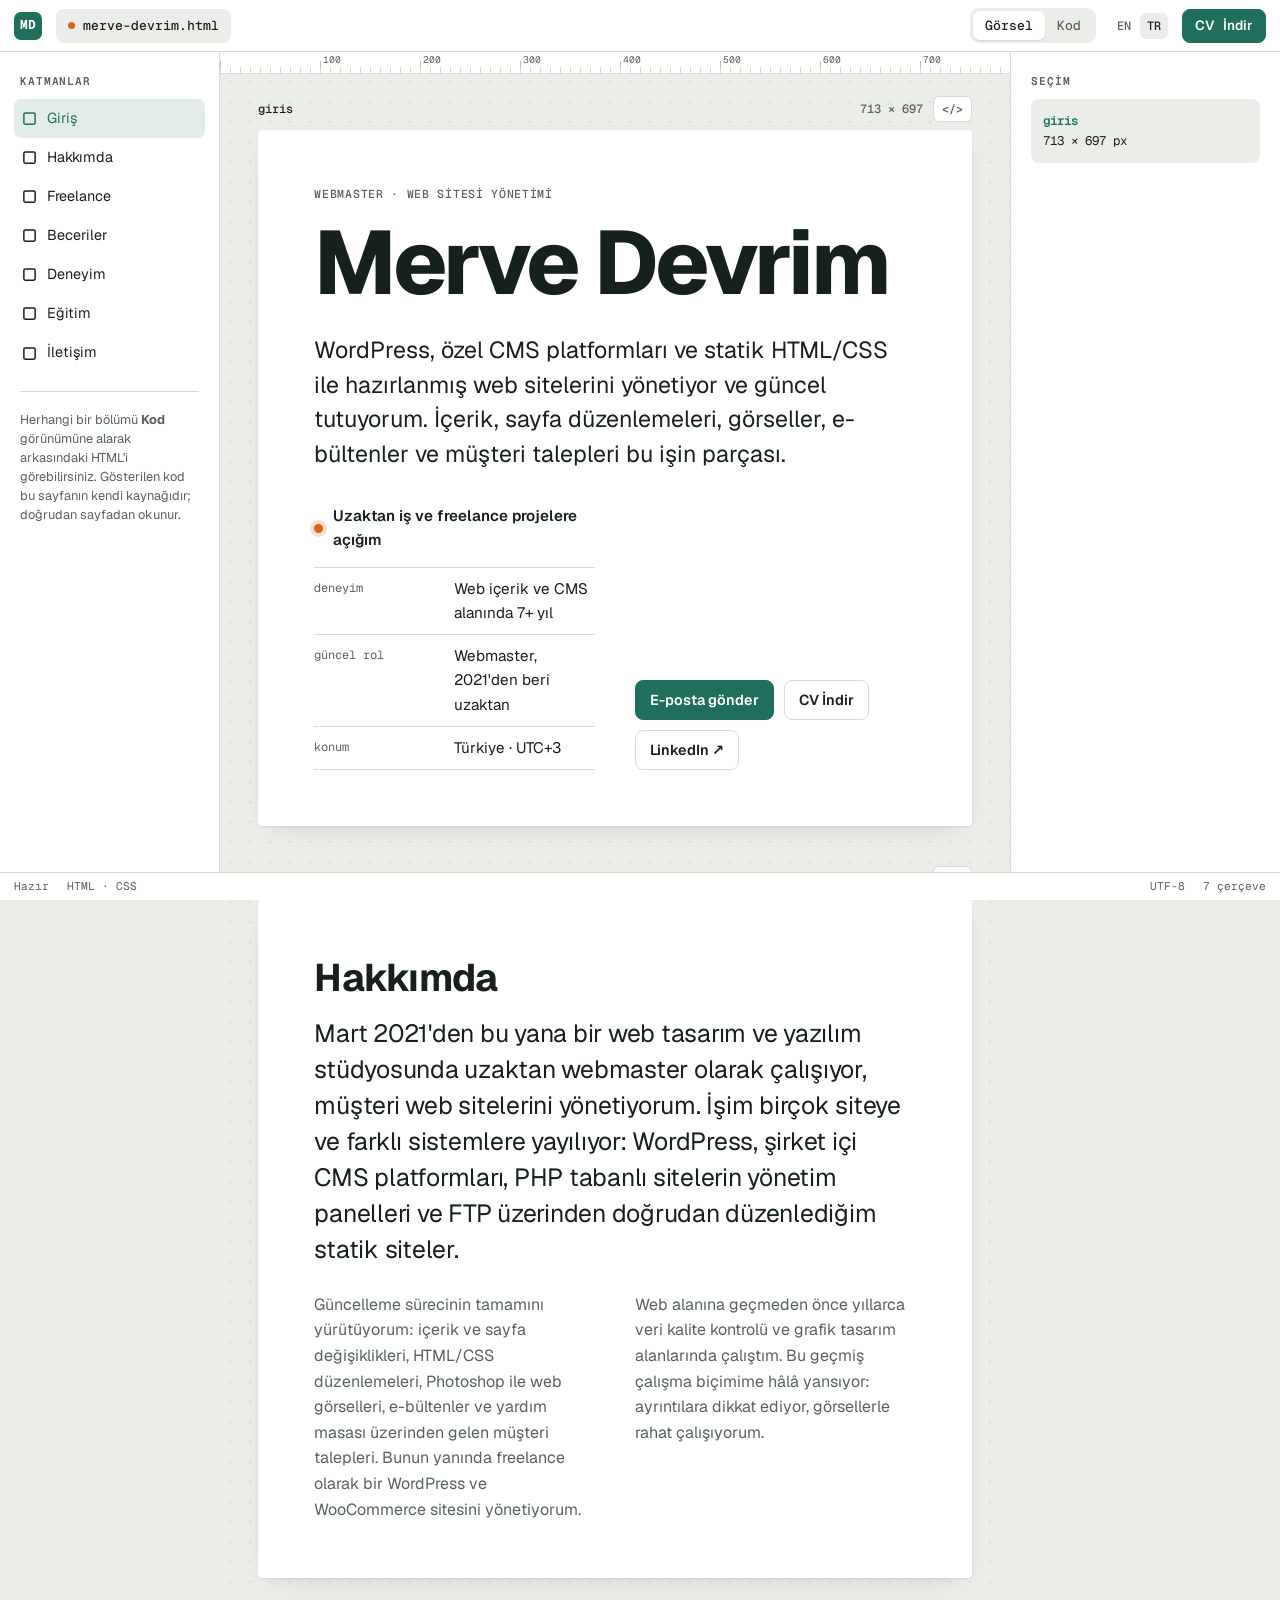
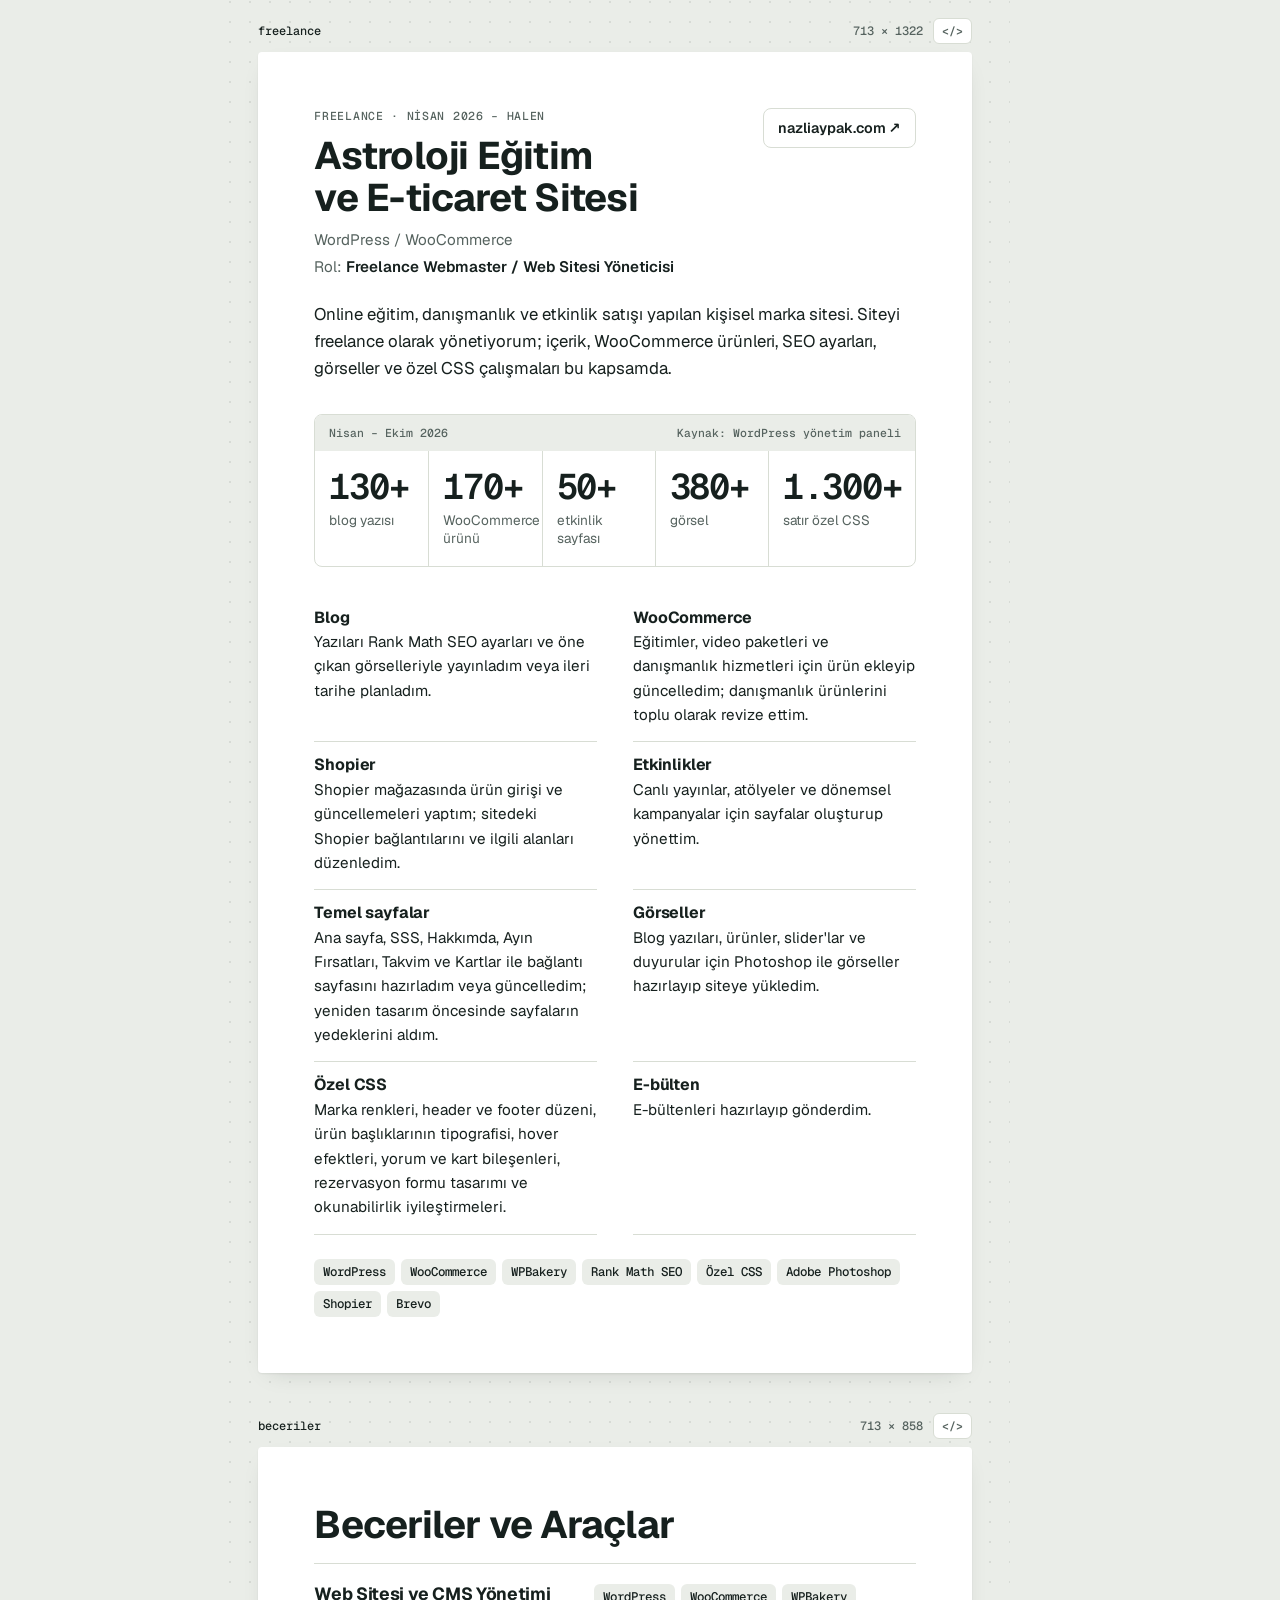
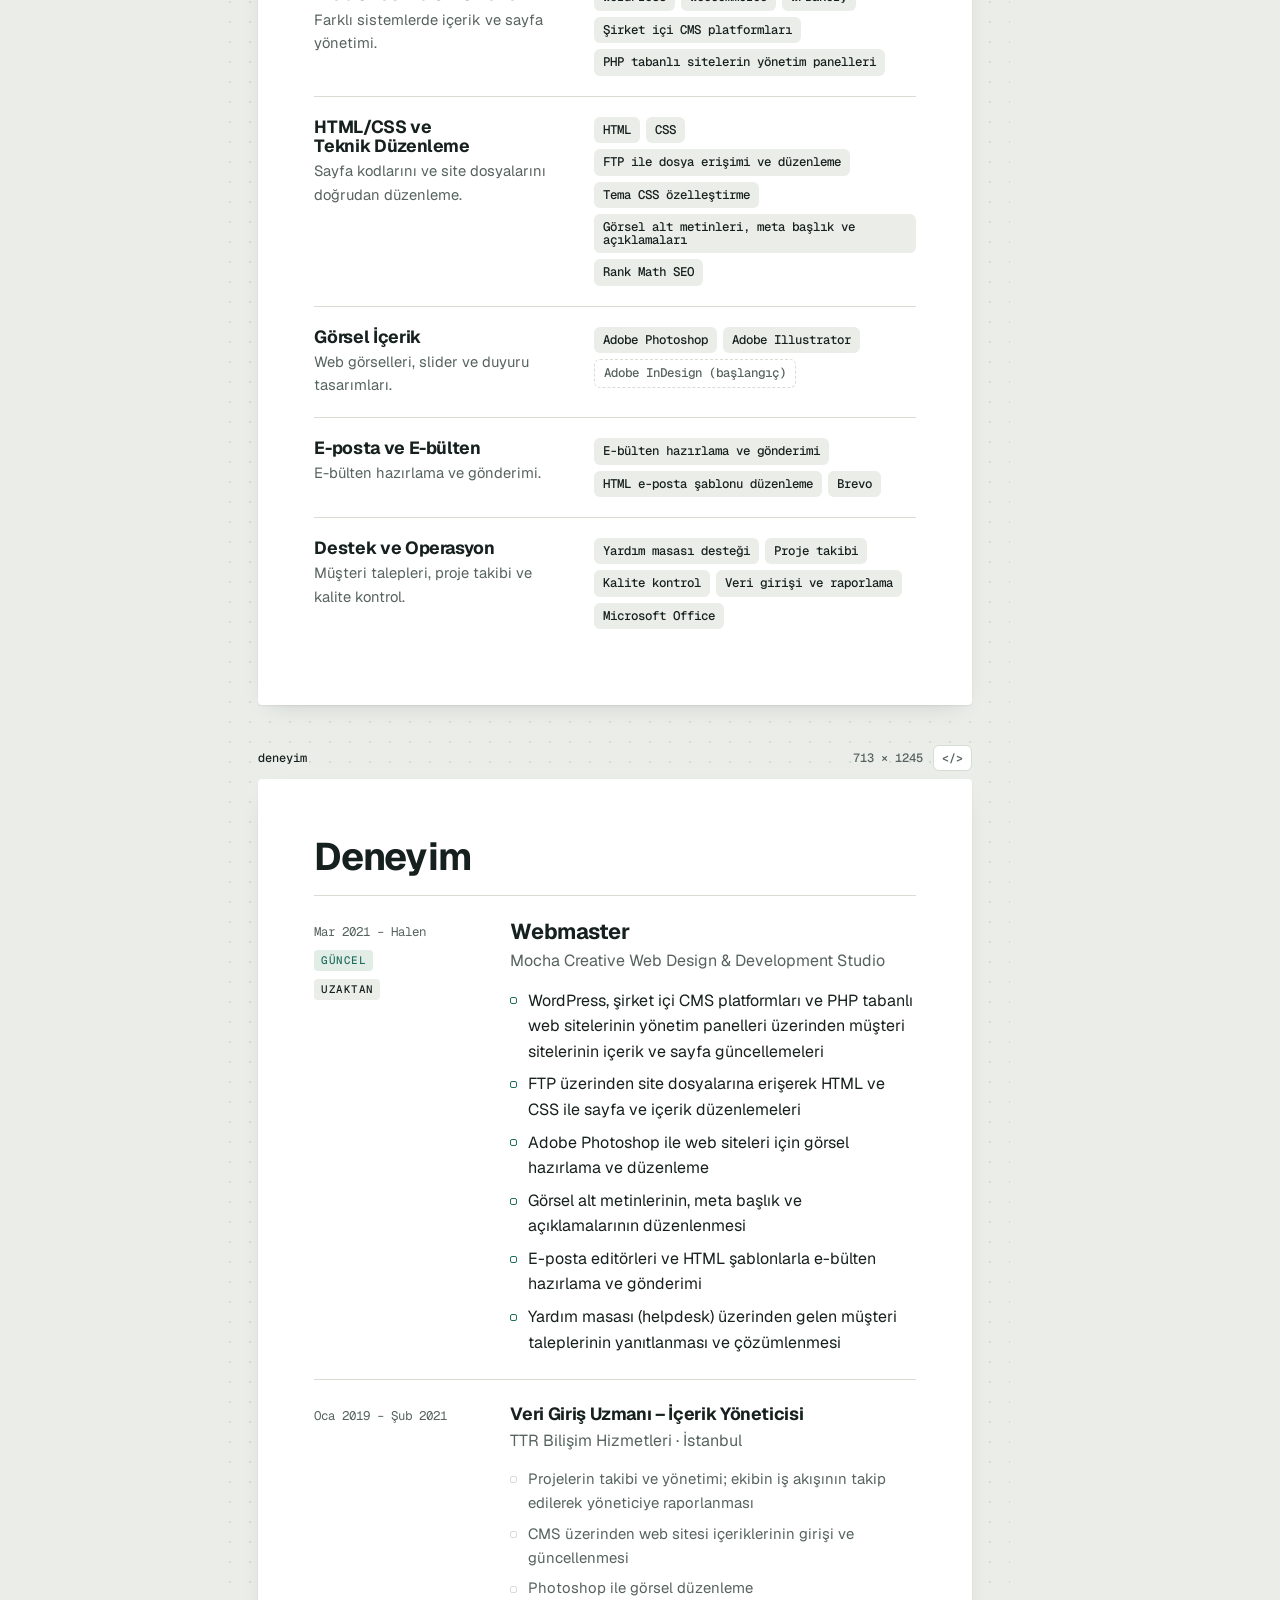
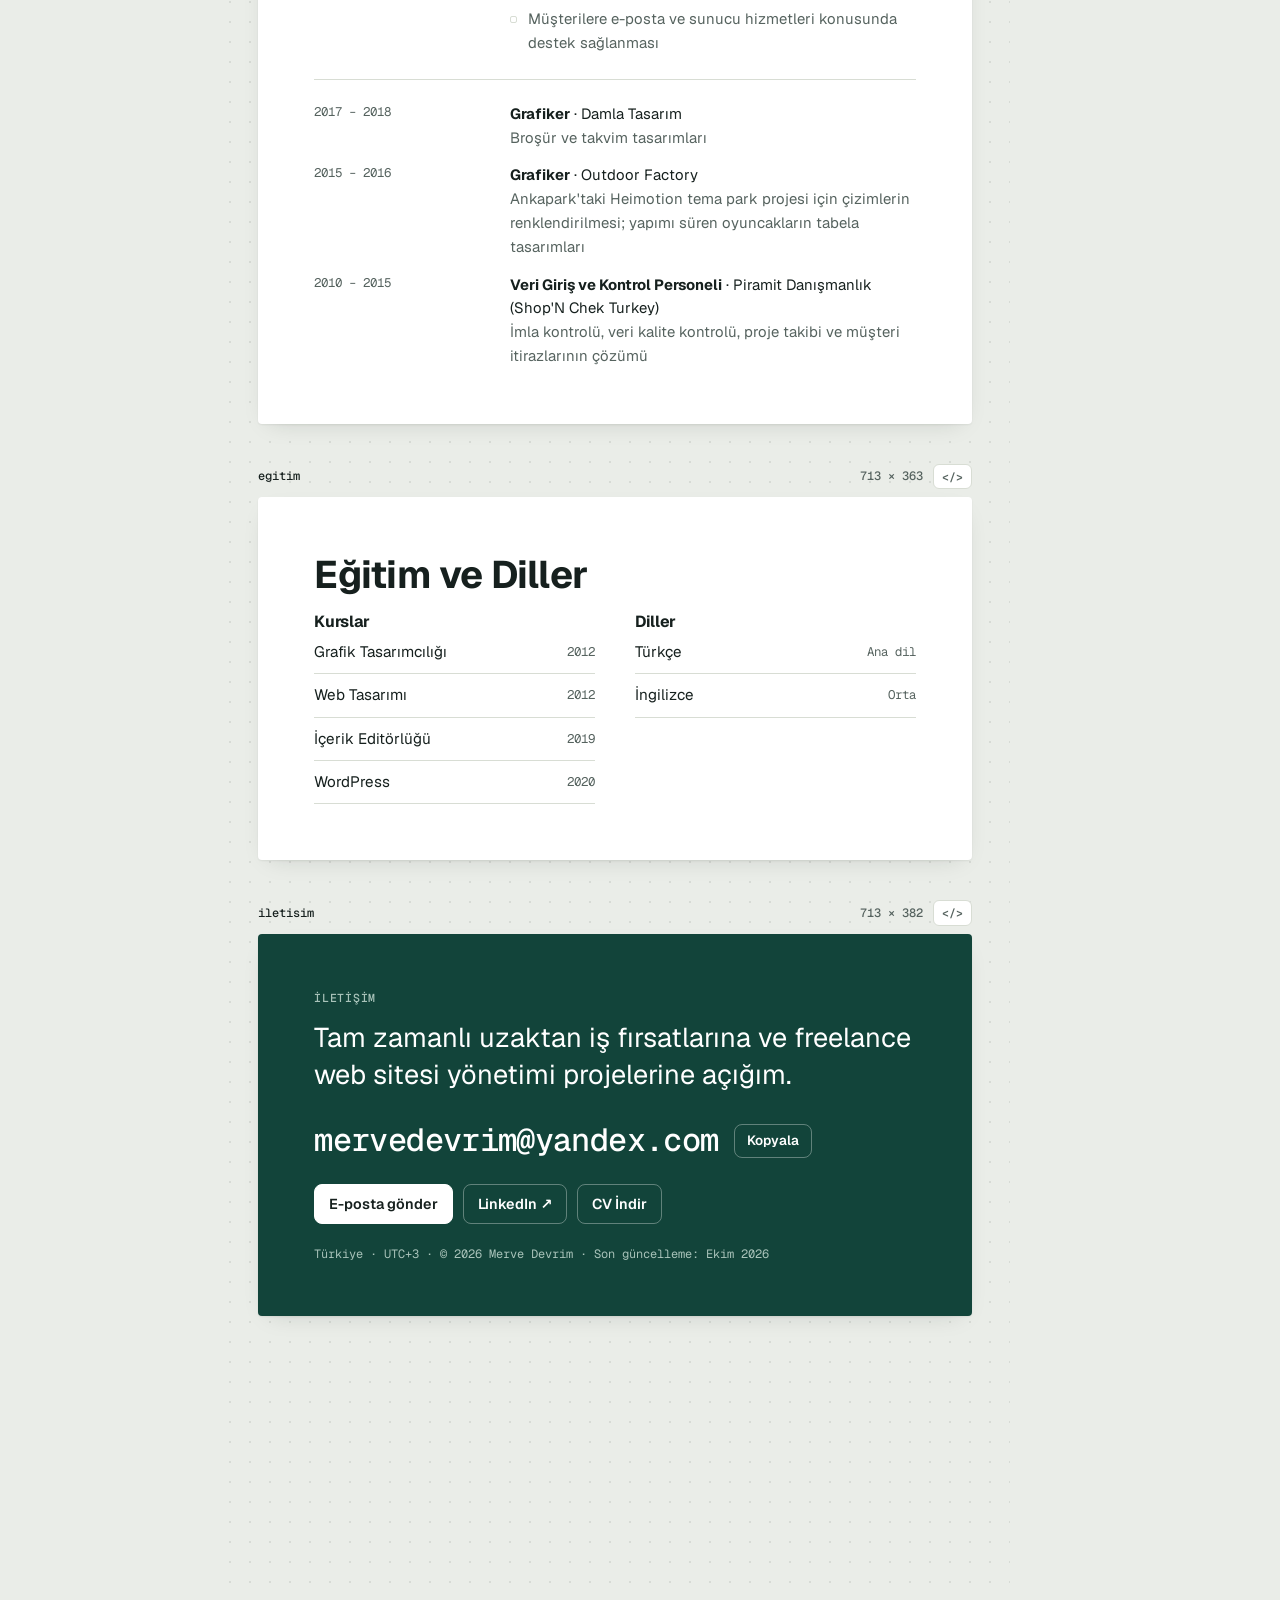
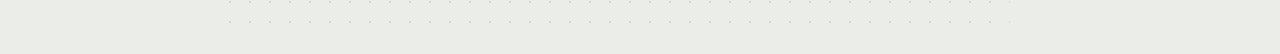
==== commit cbd19069: "Add files via upload" ====
--- a/tr/index.html
+++ b/tr/index.html
@@ -31,6 +31,7 @@
 </head>
 <body>
 <header class="toolbar">
+  <button type="button" class="menu-toggle" id="menu-toggle" aria-controls="layers" aria-expanded="false" aria-label="Menüyü aç"><svg viewBox="0 0 20 20" aria-hidden="true"><path class="i-open" d="M3 5.5h14M3 10h14M3 14.5h14"/><path class="i-close" d="M5 5l10 10M15 5L5 15"/></svg></button>
   <a class="mark" href="#giris" aria-label="Merve Devrim, sayfanın başına dön">MD</a>
   <div class="file-tab"><span class="saved" aria-hidden="true"></span><span>merve-devrim<span class="long">.html</span></span></div>
   <div class="spacer"></div>
@@ -43,7 +44,7 @@
 </header>
 
 <div class="app">
-  <aside class="panel layers" aria-label="Bölümler">
+  <aside class="panel layers" id="layers" aria-label="Bölümler">
     <p class="panel-title">Katmanlar</p>
     <nav class="layer-list">
       <a href="#giris"><svg viewBox="0 0 16 16"><rect x="2" y="2" width="12" height="12" rx="1.5"/></svg>Giriş</a>
@@ -57,6 +58,7 @@
     <hr>
     <p class="panel-note">Herhangi bir bölümü <b>Kod</b> görünümüne alarak arkasındaki HTML'i görebilirsiniz. Gösterilen kod bu sayfanın kendi kaynağıdır; doğrudan sayfadan okunur.</p>
   </aside>
+  <div class="scrim" id="menu-scrim" hidden></div>
 
   <main class="canvas" id="main">
     <div class="ruler" aria-hidden="true"></div>
@@ -67,7 +69,7 @@
       <div class="board">
         <div class="visual">
           <p class="kicker">Webmaster · Web Sitesi Yönetimi</p>
-          <div class="hero-name"><h1>Merve Devrim</h1><span class="spec" aria-hidden="true"></span></div>
+          <div class="hero-name"><h1>Merve Devrim</h1></div>
           <p class="statement">WordPress, özel CMS platformları ve statik HTML/CSS ile hazırlanmış web sitelerini yönetiyor ve güncel tutuyorum. İçerik, sayfa düzenlemeleri, görseller, e-bültenler ve müşteri talepleri bu işin parçası.</p>
           <div class="hero-meta">
             <div>
@@ -238,25 +240,9 @@
     </section>
   </main>
 
-  <aside class="panel inspector" aria-label="Bu sayfada kullanılan stiller">
+  <aside class="panel inspector" aria-label="Seçili bölüm">
     <p class="panel-title">Seçim</p>
     <div class="selection" id="selection"><b id="sel-name">giris</b><br><span id="sel-dims">—</span></div>
-    <hr>
-    <p class="panel-title">Renkler</p>
-    <div class="swatches">
-      <div class="swatch"><i style="background:#111418"></i><span>Metin</span><code>#111418</code></div>
-      <div class="swatch"><i style="background:#5B6472"></i><span>İkincil metin</span><code>#5B6472</code></div>
-      <div class="swatch"><i style="background:#E8EBEF"></i><span>Zemin</span><code>#E8EBEF</code></div>
-      <div class="swatch"><i style="background:#2F6BFF"></i><span>Seçim</span><code>#2F6BFF</code></div>
-      <div class="swatch"><i style="background:#16A34A"></i><span>Müsait</span><code>#16A34A</code></div>
-      <div class="swatch"><i style="background:#0F1217"></i><span>Kod</span><code>#0F1217</code></div>
-    </div>
-    <hr>
-    <p class="panel-title">Yazı tipleri</p>
-    <div class="type-spec">
-      <div><span class="aa">Aa</span><span>Geist<br>400 · 600 · 750</span></div>
-      <div><span class="aa m">Aa</span><span>Geist Mono<br>etiketler, tarihler, kod</span></div>
-    </div>
   </aside>
 </div>
 
--- a/assets/css/style.css
+++ b/assets/css/style.css
@@ -1,7 +1,7 @@
 /* ==========================================================================
    Merve Devrim — portfolio styles
    Layout: the portfolio as a webmaster's workspace. Toolbar on top, layers panel (navigation) left,
-   a canvas of section "frames" in the middle, a style inspector right. Every frame flips between
+   a canvas of section "frames" in the middle, a selection panel right. Every frame flips between
    Visual and Code; the code shown is this page's own HTML, read from the DOM.
    Colors and fonts are set in the :root block below.
    ========================================================================== */
@@ -21,21 +21,23 @@
   unicode-range: U+0100-02BA, U+02BD-02C5, U+02C7-02CC, U+02CE-02D7, U+02DD-02FF, U+0304, U+0308, U+0329, U+1D00-1DBF, U+1E00-1E9F, U+1EF2-1EFF, U+2020, U+20A0-20AB, U+20AD-20C0, U+2113, U+2C60-2C7F, U+A720-A7FF; }
 
 :root {
-  --app: #E8EBEF;
+  --app: #EAEDE8;
   --panel: #FFFFFF;
   --paper: #FFFFFF;
-  --ink: #111418;
-  --muted: #5B6472;
-  --line: #D8DCE2;
-  --select: #2F6BFF;
-  --select-soft: #E6EEFF;
-  --ok: #16A34A;
-  --code-bg: #0F1217;
-  --code-ink: #E6E8EB;
-  --code-tag: #7AB7FF;
-  --code-attr: #F2BF6C;
-  --code-val: #9BE29B;
-  --code-dim: #6E7787;
+  --ink: #16201E;
+  --muted: #56635F;
+  --line: #D8DDD4;
+  --select: #1F6F5C;            /* petrol green: selection, links, active items */
+  --green-deep: #17594A;
+  --select-soft: #E3EDE8;
+  --ok: #D9641E;                /* orange: availability, small highlights, focus */
+  --band: #12443A;
+  --code-bg: #0E1A17;
+  --code-ink: #E4ECE8;
+  --code-tag: #8ED1BC;
+  --code-attr: #F2A15E;
+  --code-val: #DCE6A8;
+  --code-dim: #6E827B;
 
   --sans: "Geist", system-ui, -apple-system, "Segoe UI", Roboto, Arial, sans-serif;
   --mono: "Geist Mono", ui-monospace, "SFMono-Regular", Menlo, Consolas, monospace;
@@ -52,7 +54,7 @@
 ul { margin: 0; padding: 0; list-style: none; }
 a { color: var(--select); text-underline-offset: 0.18em; }
 button { font: inherit; }
-:focus-visible { outline: 2px solid var(--select); outline-offset: 2px; border-radius: 4px; }
+:focus-visible { outline: 2px solid var(--ok); outline-offset: 2px; border-radius: 4px; }
 .mono { font-family: var(--mono); }
 
 /* ---------- Toolbar ---------- */
@@ -62,20 +64,20 @@
   padding-left: max(14px, env(safe-area-inset-left, 0px)); padding-right: max(14px, env(safe-area-inset-right, 0px));
   background: var(--panel); border-bottom: 1px solid var(--line);
 }
-.mark { width: 28px; height: 28px; border-radius: 7px; background: var(--ink); color: #FFFFFF; display: grid; place-items: center; font: 700 0.8rem/1 var(--mono); flex: none; text-decoration: none; }
+.mark { width: 28px; height: 28px; border-radius: 7px; background: var(--select); color: #FFFFFF; display: grid; place-items: center; font: 700 0.8rem/1 var(--mono); flex: none; text-decoration: none; }
 .file-tab { display: flex; align-items: center; gap: 8px; height: 34px; padding: 0 12px; border-radius: 8px; background: var(--app); font: 500 0.82rem/1 var(--mono); color: var(--ink); white-space: nowrap; min-width: 0; overflow: hidden; text-overflow: ellipsis; }
 .file-tab .saved { width: 7px; height: 7px; border-radius: 50%; background: var(--ok); flex: none; }
 .spacer { flex: 1; }
 .seg { display: inline-flex; padding: 3px; border-radius: 9px; background: var(--app); }
 .seg button { border: 0; background: transparent; color: var(--muted); font: 500 0.82rem/1 var(--mono); padding: 8px 12px; border-radius: 7px; cursor: pointer; }
-.seg button[aria-pressed="true"] { background: var(--panel); color: var(--ink); box-shadow: 0 1px 2px rgba(17, 20, 24, .12); }
+.seg button[aria-pressed="true"] { background: var(--panel); color: var(--ink); box-shadow: 0 1px 2px rgba(22, 32, 30, .12); }
 .lang { display: flex; gap: 2px; font: 500 0.75rem/1 var(--mono); }
 .lang a { color: var(--muted); text-decoration: none; padding: 7px 7px; border-radius: 6px; }
 .lang a[aria-current="page"] { color: var(--ink); background: var(--app); }
 .btn { display: inline-flex; align-items: center; gap: 8px; min-height: 40px; padding: 0 14px; border-radius: 8px; border: 1px solid var(--line); background: var(--panel); color: var(--ink); font: 600 0.9rem/1 var(--sans); text-decoration: none; white-space: nowrap; cursor: pointer; transition: border-color .15s, background-color .15s, color .15s; }
 .btn:hover { border-color: var(--ink); }
-.btn--primary { background: var(--ink); border-color: var(--ink); color: #FFFFFF; }
-.btn--primary:hover { background: #2A2F37; color: #FFFFFF; }
+.btn--primary { background: var(--select); border-color: var(--select); color: #FFFFFF; }
+.btn--primary:hover { background: var(--green-deep); border-color: var(--green-deep); color: #FFFFFF; }
 .btn--small { min-height: 34px; font-size: 0.84rem; padding: 0 12px; }
 @media (max-width: 640px) { .file-tab .long, .hide-sm { display: none; } .toolbar { gap: 8px; } .seg button { padding: 8px 9px; } }
 @media (max-width: 400px) { .file-tab { display: none; } }
@@ -83,7 +85,7 @@
 /* ---------- App layout ---------- */
 .app { display: grid; grid-template-columns: 220px minmax(0, 1fr) 270px; align-items: start; }
 @media (max-width: 1240px) { .app { grid-template-columns: 210px minmax(0, 1fr); } .inspector { display: none; } }
-@media (max-width: 900px) { .app { grid-template-columns: minmax(0, 1fr); } .layers { display: none; } }
+@media (max-width: 900px) { .app { grid-template-columns: minmax(0, 1fr); } }
 .panel { position: sticky; top: calc(var(--bar) + env(safe-area-inset-top, 0px)); height: calc(100vh - var(--bar)); overflow: auto; background: var(--panel); padding: 18px 14px; }
 .layers { border-right: 1px solid var(--line); }
 .inspector { border-left: 1px solid var(--line); }
@@ -97,21 +99,12 @@
 .panel-note { font-size: 0.8rem; color: var(--muted); margin: 0 6px; line-height: 1.5; }
 
 /* inspector */
-.swatches { display: grid; gap: 8px; margin: 0 6px; }
-.swatch { display: grid; grid-template-columns: 26px minmax(0, 1fr) auto; gap: 10px; align-items: center; font-size: 0.85rem; }
-.swatch i { width: 26px; height: 26px; border-radius: 6px; border: 1px solid rgba(17, 20, 24, .12); }
-.swatch code { font: 0.72rem/1 var(--mono); color: var(--muted); }
-.type-spec { margin: 0 6px; display: grid; gap: 12px; }
-.type-spec div { display: grid; grid-template-columns: 44px minmax(0, 1fr); gap: 10px; align-items: center; }
-.type-spec .aa { font-size: 1.6rem; font-weight: 700; line-height: 1; }
-.type-spec .aa.m { font-family: var(--mono); font-weight: 500; font-size: 1.3rem; }
-.type-spec span:last-child { font-size: 0.8rem; color: var(--muted); line-height: 1.4; }
 .selection { margin: 0 6px; padding: 12px; border-radius: 8px; background: var(--app); font: 0.78rem/1.6 var(--mono); }
 .selection b { color: var(--select); font-weight: 600; }
 
 /* ---------- Canvas ---------- */
-.canvas { min-width: 0; padding: 0 clamp(12px, 3vw, 40px) 30vh; background-image: radial-gradient(circle, rgba(17, 20, 24, .09) 1px, transparent 1.3px); background-size: 20px 20px; }
-.ruler { position: sticky; top: calc(var(--bar) + env(safe-area-inset-top, 0px)); z-index: 10; height: 22px; margin: 0 calc(-1 * clamp(12px, 3vw, 40px)) 22px; background: var(--panel); border-bottom: 1px solid var(--line); background-image: linear-gradient(90deg, var(--line) 1px, transparent 1px), linear-gradient(90deg, #B7BDC7 1px, transparent 1px); background-size: 10px 6px, 100px 12px; background-repeat: repeat-x; background-position: 0 100%, 0 100%; overflow: hidden; }
+.canvas { min-width: 0; padding: 0 clamp(12px, 3vw, 40px) 30vh; background-image: radial-gradient(circle, rgba(22, 32, 30, .09) 1px, transparent 1.3px); background-size: 20px 20px; }
+.ruler { position: sticky; top: calc(var(--bar) + env(safe-area-inset-top, 0px)); z-index: 10; height: 22px; margin: 0 calc(-1 * clamp(12px, 3vw, 40px)) 22px; background: var(--panel); border-bottom: 1px solid var(--line); background-image: linear-gradient(90deg, var(--line) 1px, transparent 1px), linear-gradient(90deg, #B9C2BC 1px, transparent 1px); background-size: 10px 6px, 100px 12px; background-repeat: repeat-x; background-position: 0 100%, 0 100%; overflow: hidden; }
 .ruler span { position: absolute; top: 3px; font: 0.6rem/1 var(--mono); color: var(--muted); }
 @media (max-width: 640px) { .ruler { display: none; } .canvas { padding-top: 16px; } }
 
@@ -121,7 +114,7 @@
 .frame-label .dims { margin-left: auto; font-variant-numeric: tabular-nums; }
 .frame-label button { border: 1px solid var(--line); background: var(--panel); color: var(--muted); font: 600 0.72rem/1 var(--mono); padding: 6px 8px; border-radius: 6px; cursor: pointer; }
 .frame-label button[aria-pressed="true"] { background: var(--code-bg); color: var(--code-ink); border-color: var(--code-bg); }
-.board { position: relative; background: var(--paper); border-radius: 4px; box-shadow: 0 1px 2px rgba(17, 20, 24, .08), 0 8px 24px -12px rgba(17, 20, 24, .18); outline: 1.5px solid transparent; transition: outline-color .12s; }
+.board { position: relative; background: var(--paper); border-radius: 4px; box-shadow: 0 1px 2px rgba(22, 32, 30, .08), 0 8px 24px -12px rgba(22, 32, 30, .18); outline: 1.5px solid transparent; transition: outline-color .12s; }
 .frame:hover .board, .frame:focus-within .board { outline-color: var(--select); }
 .handles i { position: absolute; width: 8px; height: 8px; background: var(--panel); border: 1.5px solid var(--select); opacity: 0; transition: opacity .12s; }
 .handles i:nth-child(1) { top: -4px; left: -4px; } .handles i:nth-child(2) { top: -4px; right: -4px; }
@@ -130,7 +123,7 @@
 .visual { padding: clamp(24px, 5vw, 56px); }
 .code { display: none; margin: 0; background: var(--code-bg); color: var(--code-ink); border-radius: 4px; padding: 18px 0; font: 0.8rem/1.7 var(--mono); overflow: auto; counter-reset: ln; max-height: 70vh; }
 .code .line { display: block; padding-right: 20px; white-space: pre; }
-.code .line::before { counter-increment: ln; content: counter(ln); content: counter(ln) / ""; display: inline-block; width: 3.4em; padding-right: 1.2em; text-align: right; color: #4A5260; }
+.code .line::before { counter-increment: ln; content: counter(ln); content: counter(ln) / ""; display: inline-block; width: 3.4em; padding-right: 1.2em; text-align: right; color: #3F534D; }
 .t-tag { color: var(--code-tag); } .t-attr { color: var(--code-attr); } .t-val { color: var(--code-val); } .t-p { color: var(--code-dim); } .t-com { color: var(--code-dim); font-style: italic; }
 .frame[data-view="code"] .visual { display: none; }
 .frame[data-view="code"] .code { display: block; }
@@ -139,16 +132,14 @@
 .kicker { font: 500 0.72rem/1.4 var(--mono); letter-spacing: .06em; text-transform: uppercase; color: var(--muted); }
 .title { font-size: clamp(1.6rem, 1.2rem + 1.6vw, 2.4rem); font-weight: 700; }
 
-/* hero: the name is shown "selected", with its real type spec */
-.hero-name { position: relative; display: inline-block; margin-top: 22px; padding: 2px 6px; outline: 1.5px solid var(--select); }
+/* hero */
+.hero-name { margin-top: 18px; }
 .hero-name h1 { font-size: clamp(2.8rem, 1.6rem + 5.2vw, 5.6rem); font-weight: 750; letter-spacing: -0.04em; line-height: 0.95; }
-.hero-name .handles i { opacity: 1; }
-.spec { position: absolute; left: -1.5px; top: calc(100% + 6px); background: var(--select); color: #FFFFFF; font: 500 0.68rem/1 var(--mono); padding: 5px 7px; border-radius: 3px; white-space: nowrap; }
-.statement { margin-top: 48px; font-size: clamp(1.15rem, 1rem + 0.6vw, 1.45rem); line-height: 1.5; max-width: 34em; }
+.statement { margin-top: 28px; font-size: clamp(1.15rem, 1rem + 0.6vw, 1.45rem); line-height: 1.5; max-width: 34em; }
 .hero-meta { display: grid; grid-template-columns: minmax(0, 1fr) minmax(0, 1fr); gap: 24px 40px; margin-top: 32px; align-items: end; }
 @media (max-width: 700px) { .hero-meta { grid-template-columns: minmax(0, 1fr); } }
 .avail { display: inline-flex; align-items: center; gap: 10px; font-weight: 600; font-size: 0.95rem; }
-.dot { width: 9px; height: 9px; border-radius: 50%; background: var(--ok); box-shadow: 0 0 0 4px rgba(22, 163, 74, .18); flex: none; }
+.dot { width: 9px; height: 9px; border-radius: 50%; background: var(--ok); box-shadow: 0 0 0 4px rgba(217, 100, 30, .2); flex: none; }
 .props { margin: 14px 0 0; display: grid; border-top: 1px solid var(--line); }
 .props div { display: grid; grid-template-columns: 8rem minmax(0, 1fr); gap: 12px; padding-block: 9px; border-bottom: 1px solid var(--line); font-size: 0.95rem; }
 .props dt { font: 0.75rem/1.9 var(--mono); color: var(--muted); }
@@ -226,16 +217,16 @@
 .rows li span:last-child { font: 0.78rem/1.9 var(--mono); color: var(--muted); }
 
 /* contact */
-.board--dark { background: var(--ink); color: #FFFFFF; }
-.board--dark .kicker { color: #9AA3B2; }
+.board--dark { background: var(--band); color: #FFFFFF; }
+.board--dark .kicker { color: #A9C3BA; }
 .contact-line { margin-top: 14px; font-size: clamp(1.25rem, 1rem + 1vw, 1.7rem); line-height: 1.35; max-width: 26em; }
 .email-row { display: flex; flex-wrap: wrap; align-items: center; gap: 12px 16px; margin-top: 28px; }
 .email { font: 500 clamp(1.1rem, 0.8rem + 1.6vw, 2rem)/1.2 var(--mono); letter-spacing: -0.02em; word-break: break-all; user-select: all; }
-.board--dark .btn { background: transparent; border-color: #3A404B; color: #FFFFFF; }
+.board--dark .btn { background: transparent; border-color: rgba(242, 247, 244, .35); color: #FFFFFF; }
 .board--dark .btn:hover { border-color: #FFFFFF; }
 .board--dark .btn--primary { background: #FFFFFF; color: var(--ink); border-color: #FFFFFF; }
 .board--dark .actions { margin-top: 24px; }
-.where { margin-top: 24px; font: 0.75rem/1 var(--mono); color: #9AA3B2; }
+.where { margin-top: 24px; font: 0.75rem/1 var(--mono); color: #A9C3BA; }
 
 /* status bar */
 .statusbar { position: sticky; bottom: 0; z-index: 25; display: flex; gap: 18px; align-items: center; height: 28px; padding-left: max(14px, env(safe-area-inset-left, 0px)); padding-right: max(14px, env(safe-area-inset-right, 0px)); padding-bottom: env(safe-area-inset-bottom, 0px); background: var(--panel); border-top: 1px solid var(--line); font: 0.7rem/1 var(--mono); color: var(--muted); }
@@ -244,4 +235,29 @@
 
 @media (prefers-reduced-motion: reduce) { html { scroll-behavior: auto; } *, *::before, *::after { transition: none !important; } }
 
+
+/* ---------- Mobile menu: the Layers panel becomes a drawer ---------- */
+.menu-toggle { display: none; width: 36px; height: 36px; flex: none; place-items: center; padding: 0; border: 1px solid var(--line); border-radius: 8px; background: var(--panel); color: var(--ink); cursor: pointer; }
+.menu-toggle svg { width: 20px; height: 20px; fill: none; stroke: currentColor; stroke-width: 1.8; stroke-linecap: round; }
+.menu-toggle .i-close { display: none; }
+.menu-toggle[aria-expanded="true"] { background: var(--select-soft); border-color: var(--select); color: var(--select); }
+.menu-toggle[aria-expanded="true"] .i-open { display: none; }
+.menu-toggle[aria-expanded="true"] .i-close { display: inline; }
+@media (max-width: 900px) {
+  .menu-toggle { display: grid; }
+  .layers {
+    position: fixed; top: calc(var(--bar) + env(safe-area-inset-top, 0px)); left: 0; bottom: 0; height: auto;
+    width: min(300px, 86vw); z-index: 36;
+    padding-left: max(14px, env(safe-area-inset-left, 0px)); padding-bottom: max(18px, env(safe-area-inset-bottom, 0px));
+    box-shadow: 16px 0 40px -20px rgba(22, 32, 30, .45);
+    transform: translateX(-102%); visibility: hidden;
+    transition: transform .22s ease, visibility 0s linear .22s;
+  }
+  .layers.is-open { transform: none; visibility: visible; transition: transform .22s ease; }
+  .layer-list a { padding: 12px 10px; font-size: 1rem; }
+  .scrim { position: fixed; top: calc(var(--bar) + env(safe-area-inset-top, 0px)); right: 0; bottom: 0; left: 0; z-index: 35; background: rgba(22, 32, 30, .35); }
+  html.menu-open { overflow: hidden; }
+}
+@media (max-width: 480px) { .mark { display: none; } }
+
 [hidden] { display: none !important; }
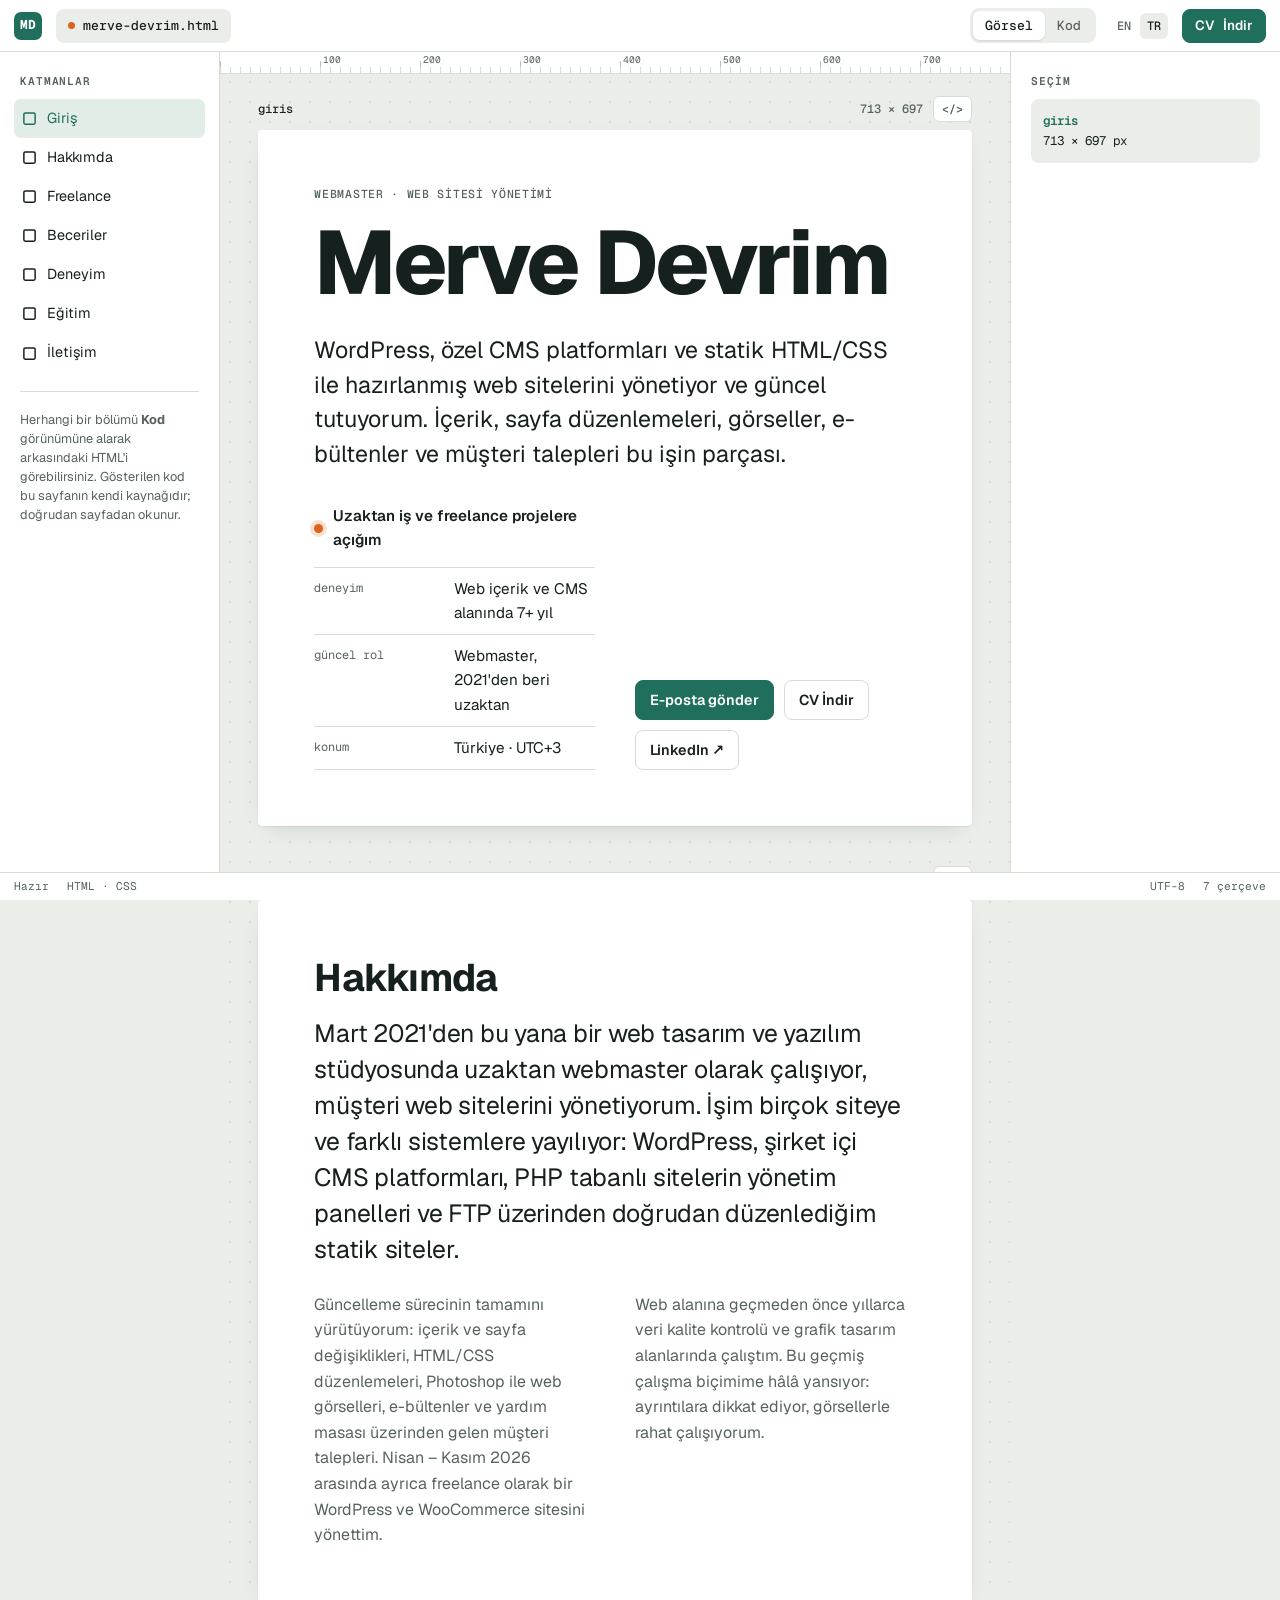
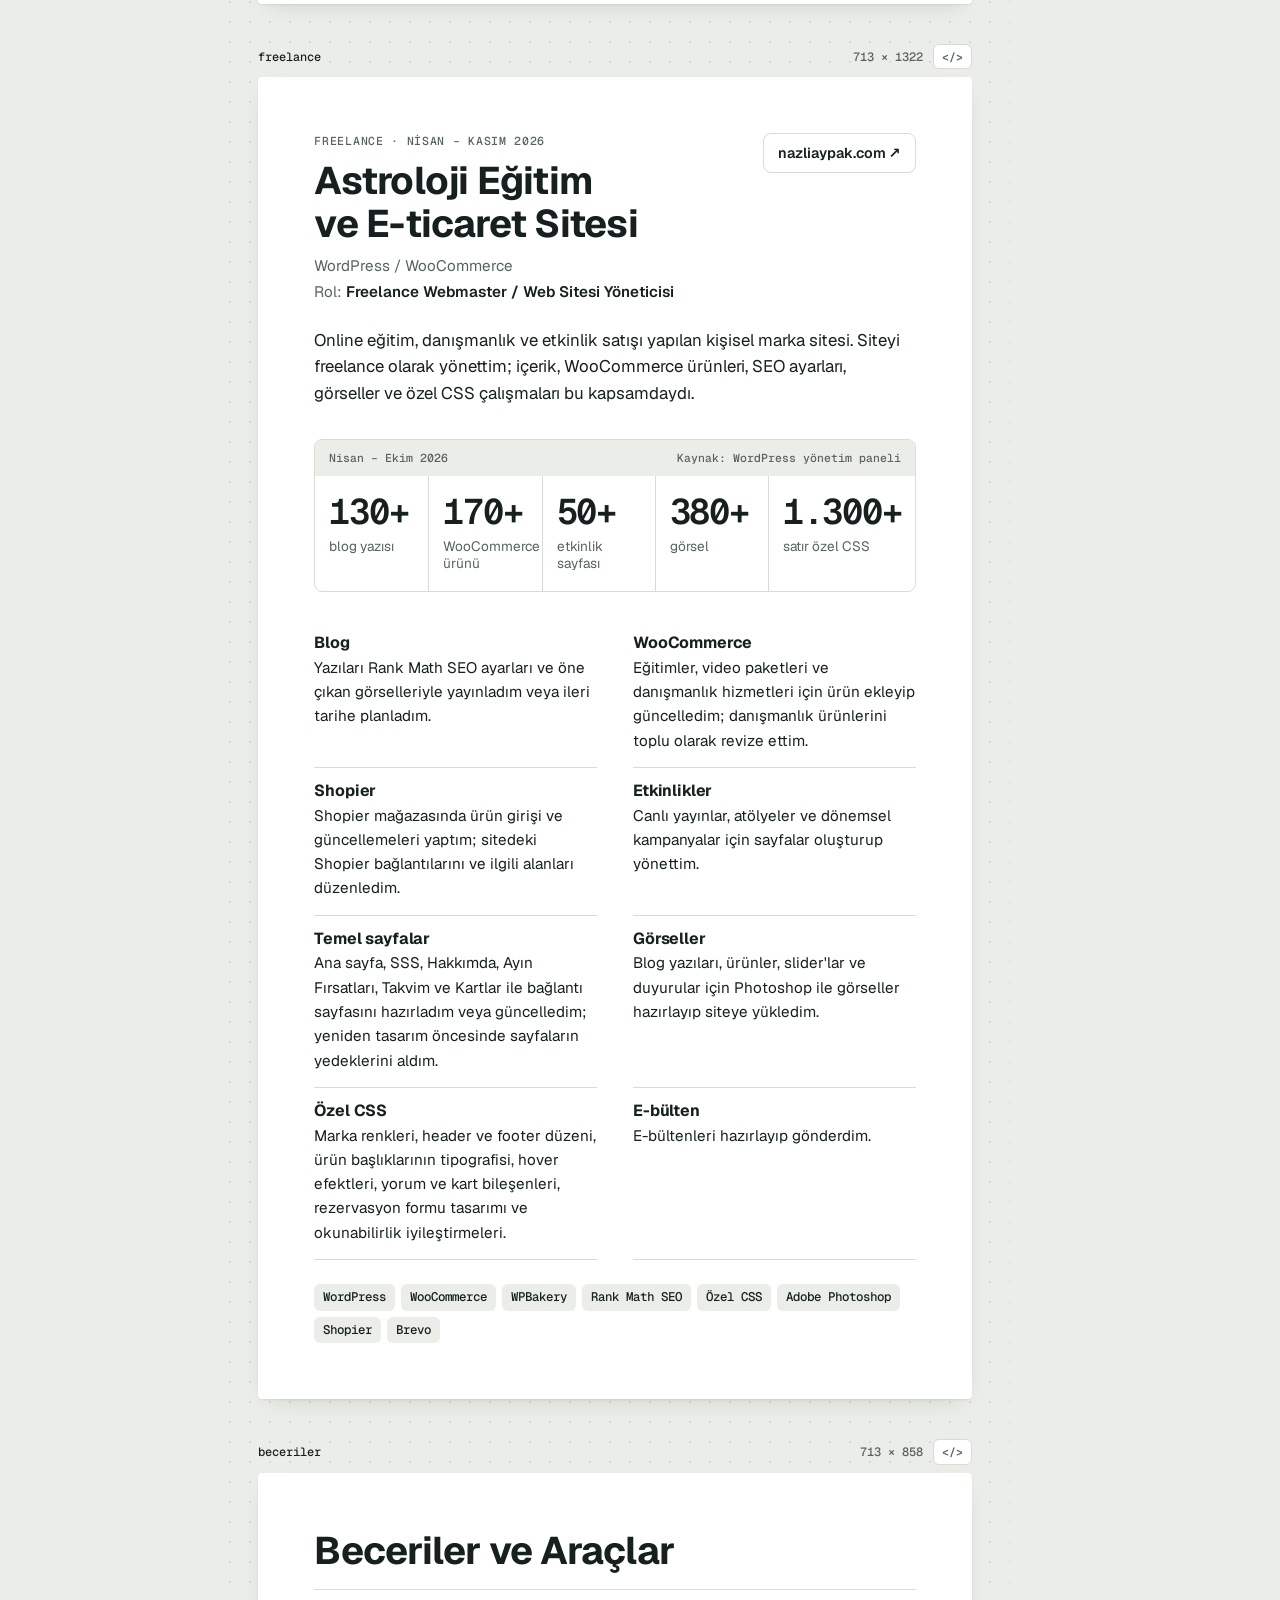
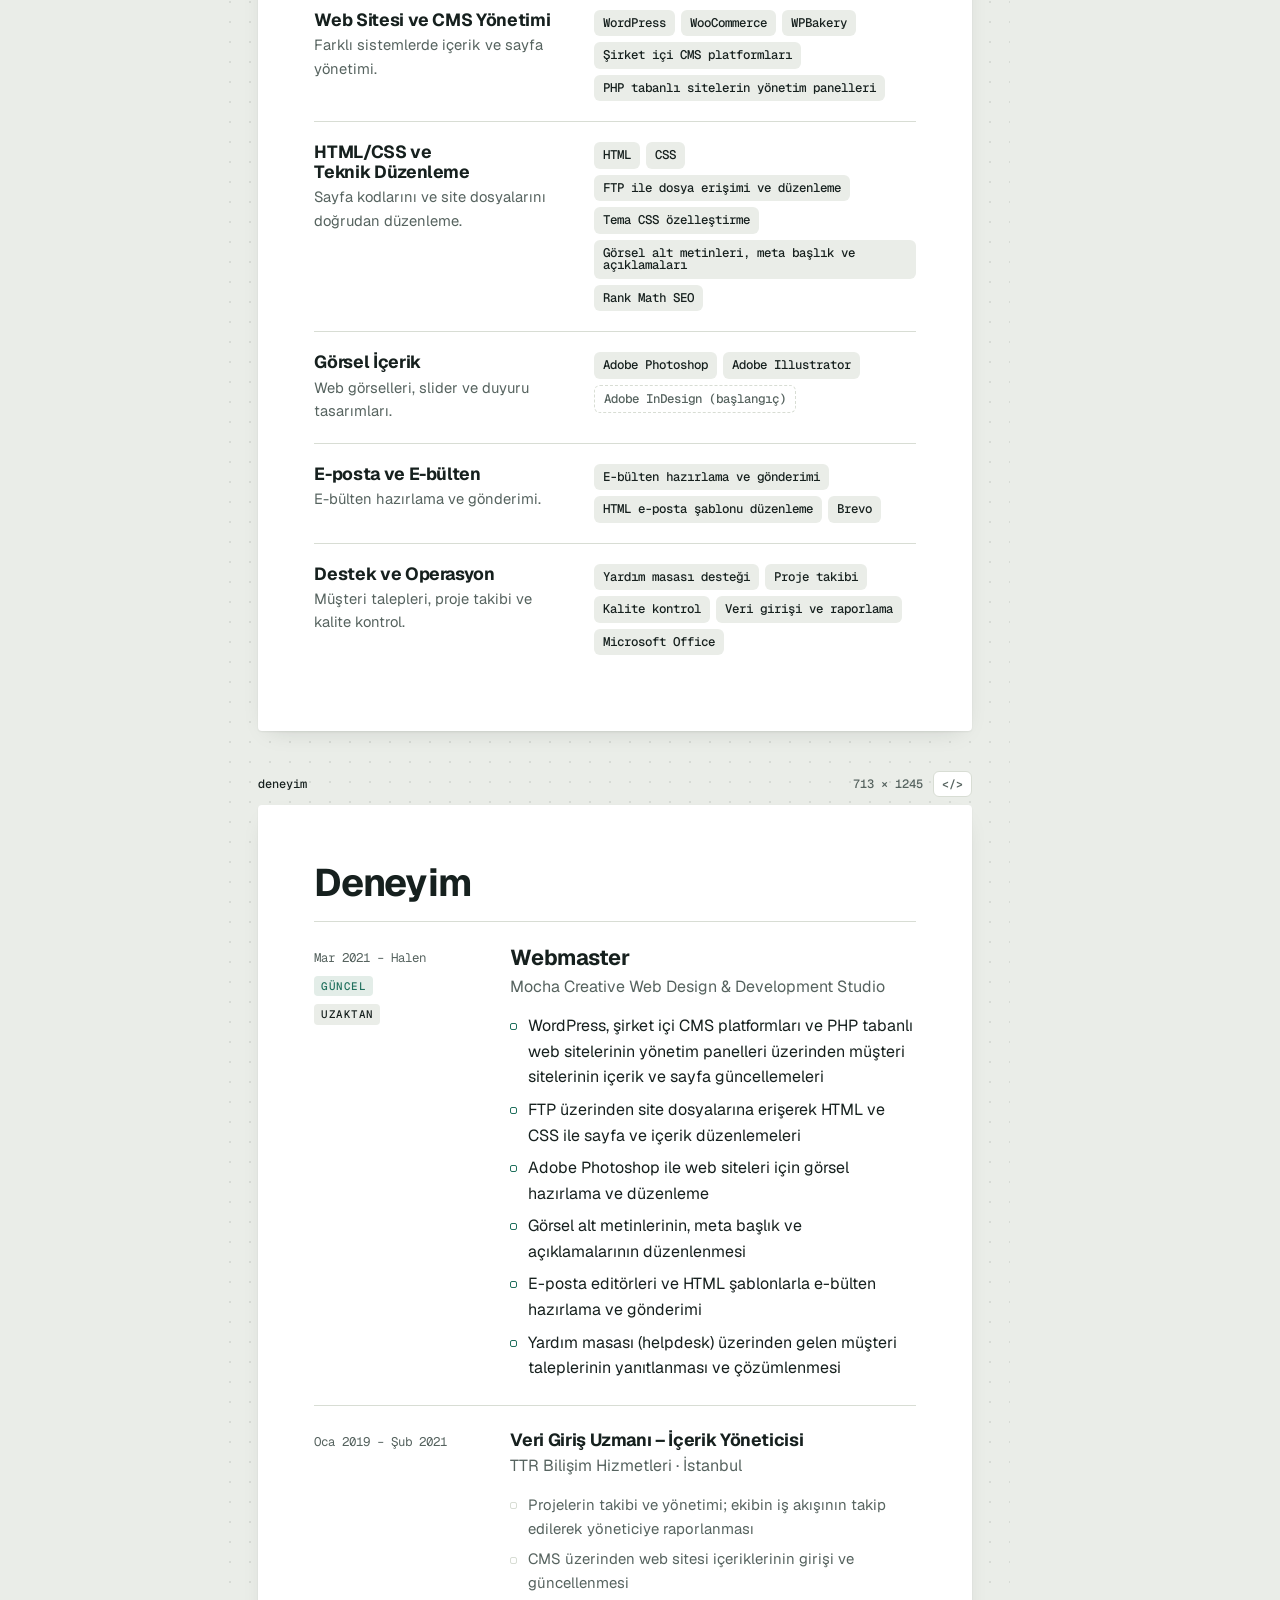
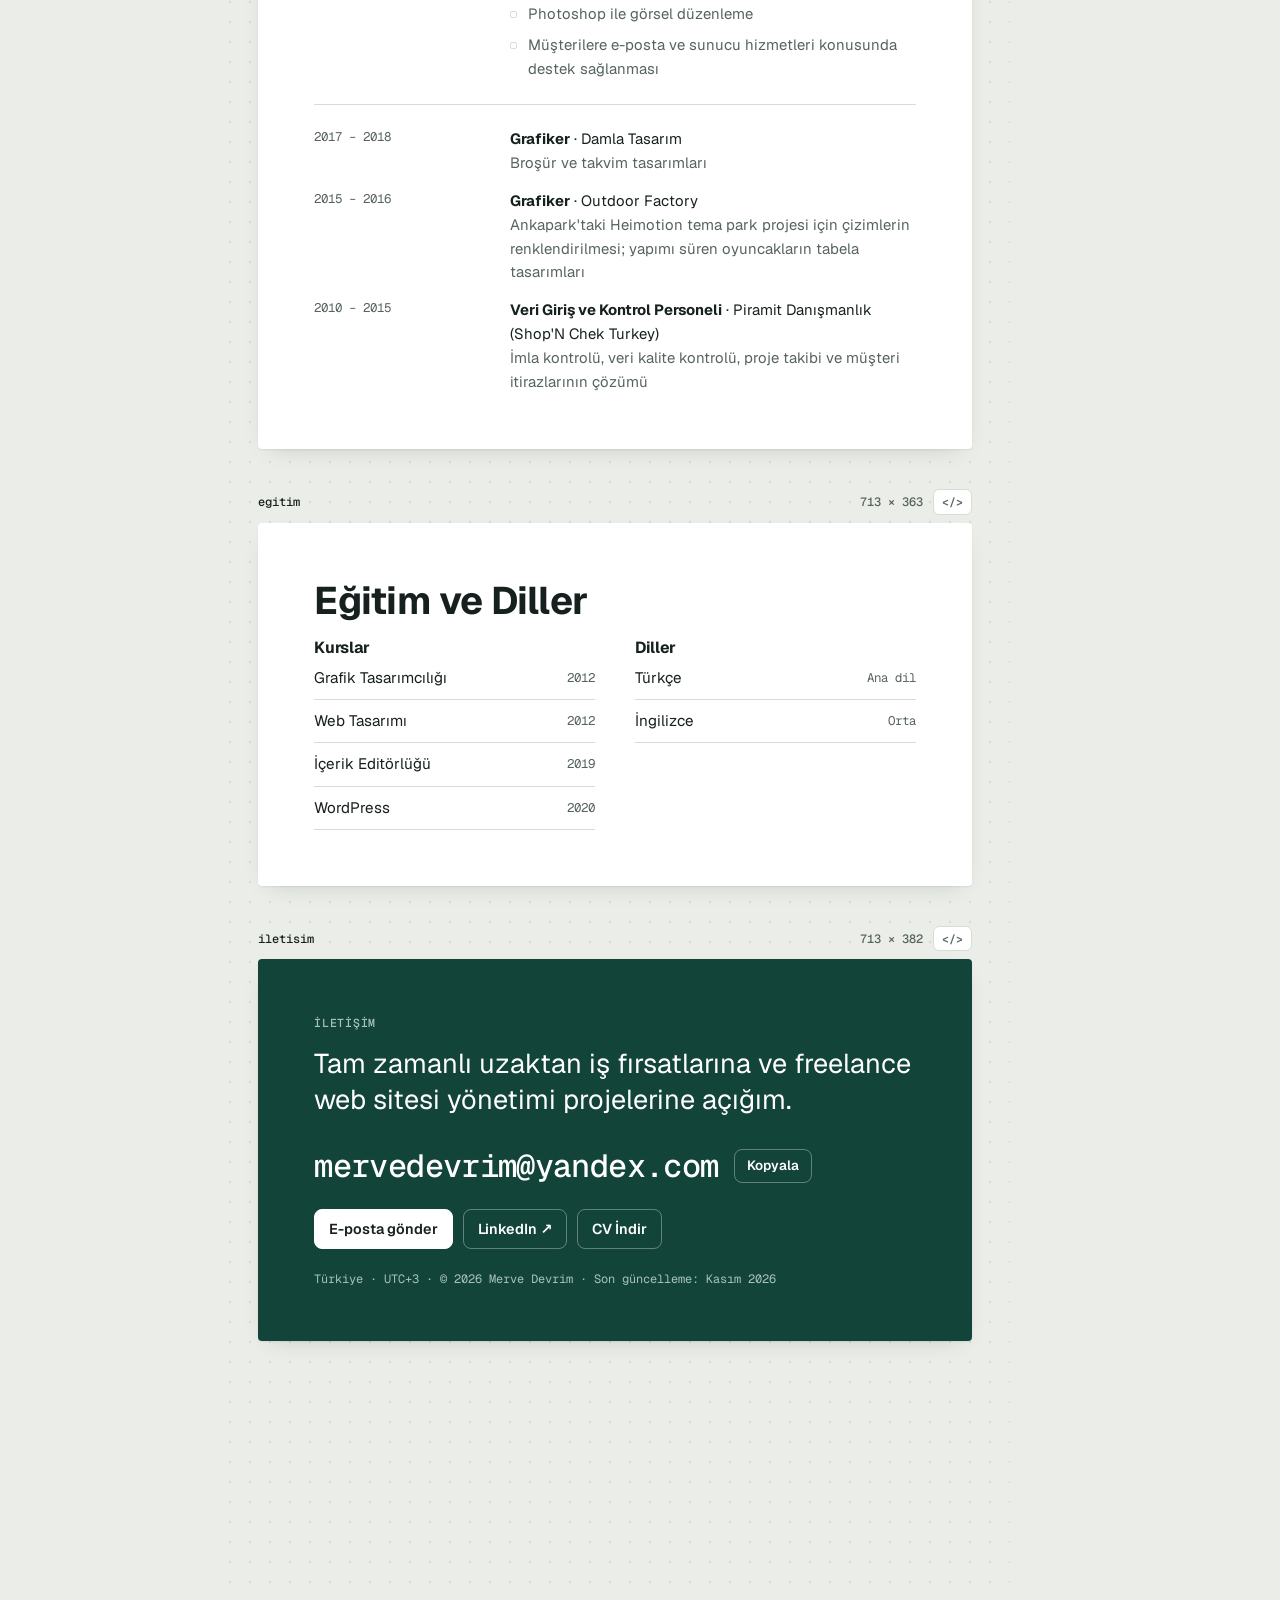
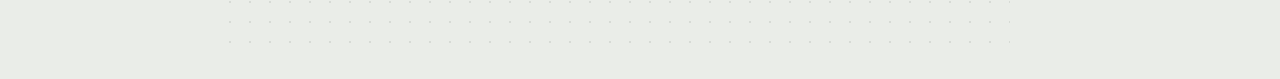
==== commit 26698929: "Add files via upload" ====
--- a/tr/index.html
+++ b/tr/index.html
@@ -98,7 +98,7 @@
           <h2 class="title">Hakkımda</h2>
           <p class="about-lead">Mart 2021'den bu yana bir web tasarım ve yazılım stüdyosunda uzaktan webmaster olarak çalışıyor, müşteri web sitelerini yönetiyorum. İşim birçok siteye ve farklı sistemlere yayılıyor: WordPress, şirket içi CMS platformları, PHP tabanlı sitelerin yönetim panelleri ve FTP üzerinden doğrudan düzenlediğim statik siteler.</p>
           <div class="about-more">
-            <p>Güncelleme sürecinin tamamını yürütüyorum: içerik ve sayfa değişiklikleri, HTML/CSS düzenlemeleri, Photoshop ile web görselleri, e-bültenler ve yardım masası üzerinden gelen müşteri talepleri. Bunun yanında freelance olarak bir WordPress ve WooCommerce sitesini yönetiyorum.</p>
+            <p>Güncelleme sürecinin tamamını yürütüyorum: içerik ve sayfa değişiklikleri, HTML/CSS düzenlemeleri, Photoshop ile web görselleri, e-bültenler ve yardım masası üzerinden gelen müşteri talepleri. Nisan – Kasım 2026 arasında ayrıca freelance olarak bir WordPress ve WooCommerce sitesini yönettim.</p>
             <p>Web alanına geçmeden önce yıllarca veri kalite kontrolü ve grafik tasarım alanlarında çalıştım. Bu geçmiş çalışma biçimime hâlâ yansıyor: ayrıntılara dikkat ediyor, görsellerle rahat çalışıyorum.</p>
           </div>
         </div>
@@ -112,13 +112,13 @@
         <div class="visual">
           <div class="proj-head">
             <div>
-              <p class="kicker">Freelance · Nisan 2026 – Halen</p>
+              <p class="kicker">Freelance · Nisan – Kasım 2026</p>
               <h2 class="title" style="margin-top:10px">Astroloji Eğitim ve E-ticaret Sitesi</h2>
               <div class="proj-meta"><span>WordPress / WooCommerce</span><span>Rol: <strong>Freelance Webmaster / Web Sitesi Yöneticisi</strong></span></div>
             </div>
             <a class="btn" href="https://nazliaypak.com" target="_blank" rel="noopener">nazliaypak.com ↗</a>
           </div>
-          <p class="overview">Online eğitim, danışmanlık ve etkinlik satışı yapılan kişisel marka sitesi. Siteyi freelance olarak yönetiyorum; içerik, WooCommerce ürünleri, SEO ayarları, görseller ve özel CSS çalışmaları bu kapsamda.</p>
+          <p class="overview">Online eğitim, danışmanlık ve etkinlik satışı yapılan kişisel marka sitesi. Siteyi freelance olarak yönettim; içerik, WooCommerce ürünleri, SEO ayarları, görseller ve özel CSS çalışmaları bu kapsamdaydı.</p>
           <div class="metrics">
             <div class="metrics-head"><span>Nisan – Ekim 2026</span><span>Kaynak: WordPress yönetim paneli</span></div>
             <ul>
@@ -234,7 +234,7 @@
             <a class="btn" href="https://linkedin.com/in/merve-d-4bb27561" target="_blank" rel="noopener">LinkedIn ↗</a>
             <a class="btn" href="../assets/cv/Merve-Devrim-Ozgecmis.pdf" download>CV İndir</a>
           </div>
-          <p class="where">Türkiye · UTC+3 · © 2026 Merve Devrim · Son güncelleme: Ekim 2026</p>
+          <p class="where">Türkiye · UTC+3 · © 2026 Merve Devrim · Son güncelleme: Kasım 2026</p>
         </div>
       </div>
     </section>
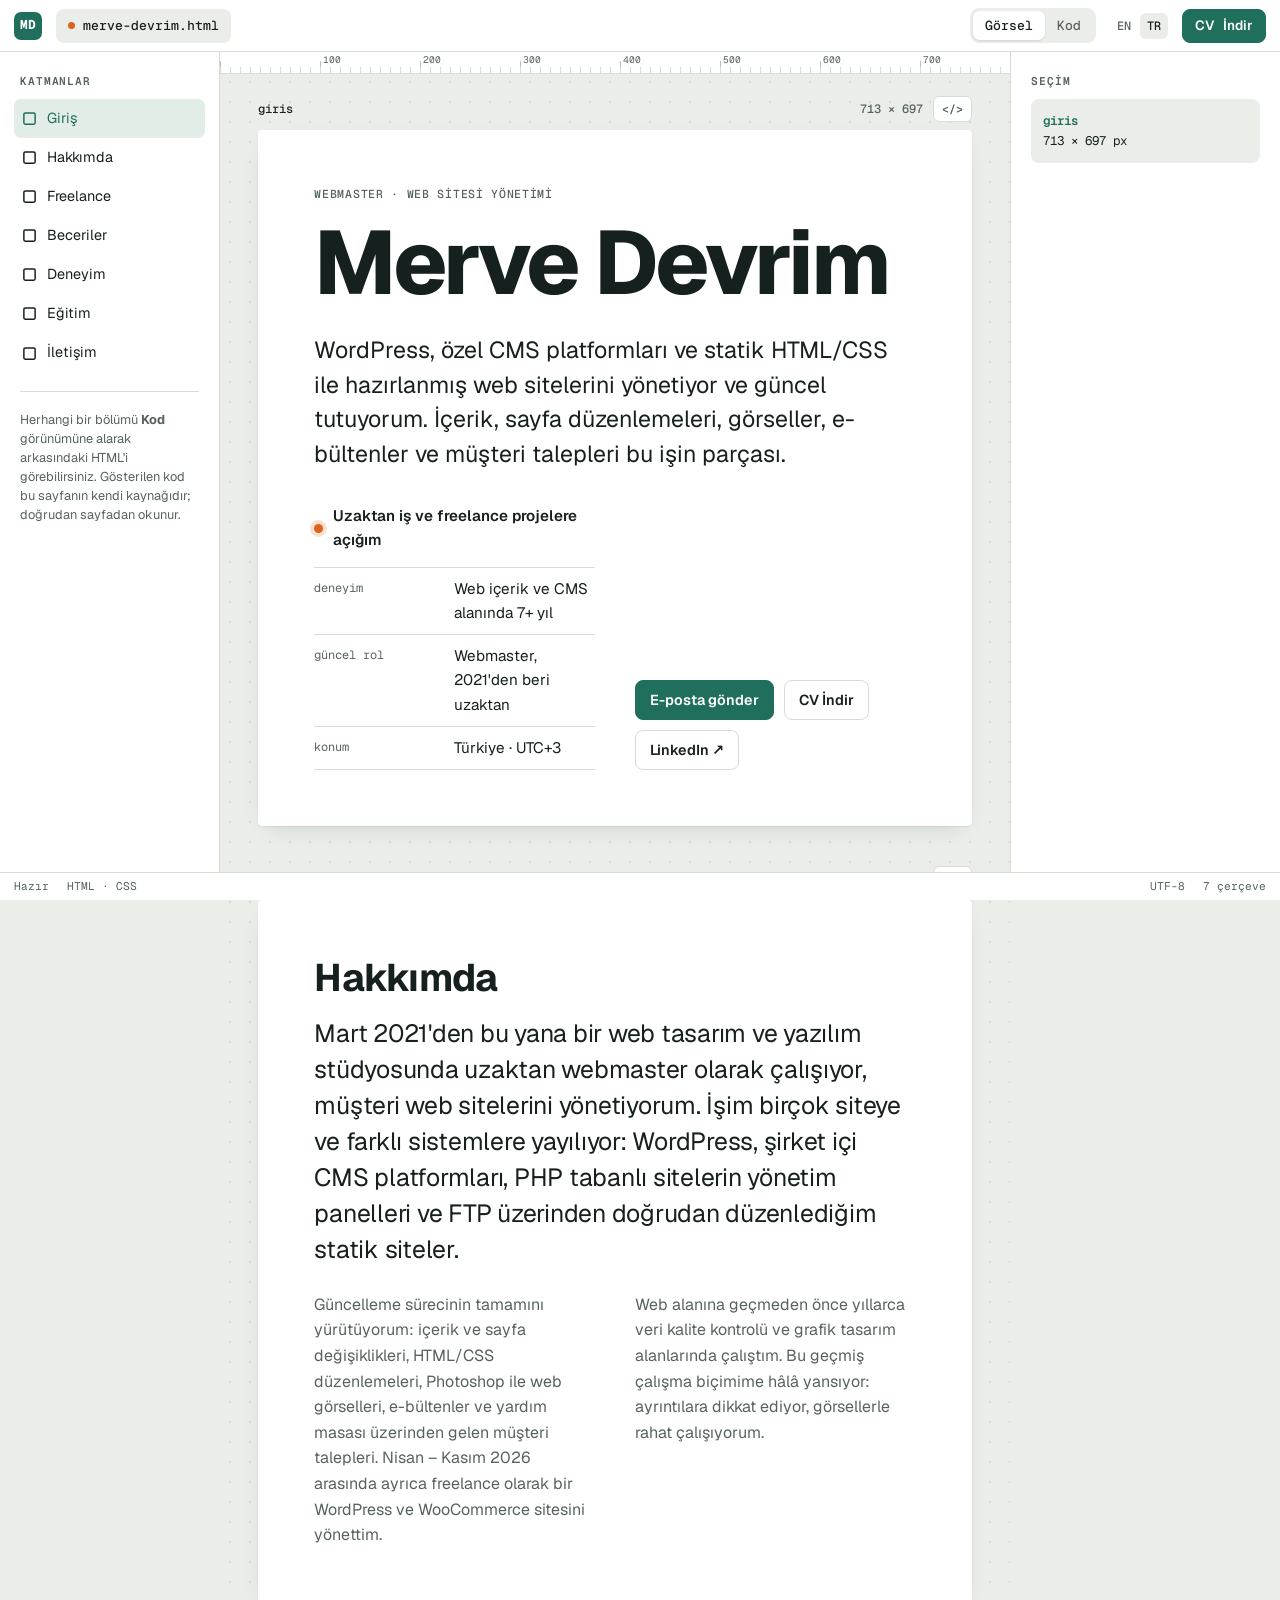
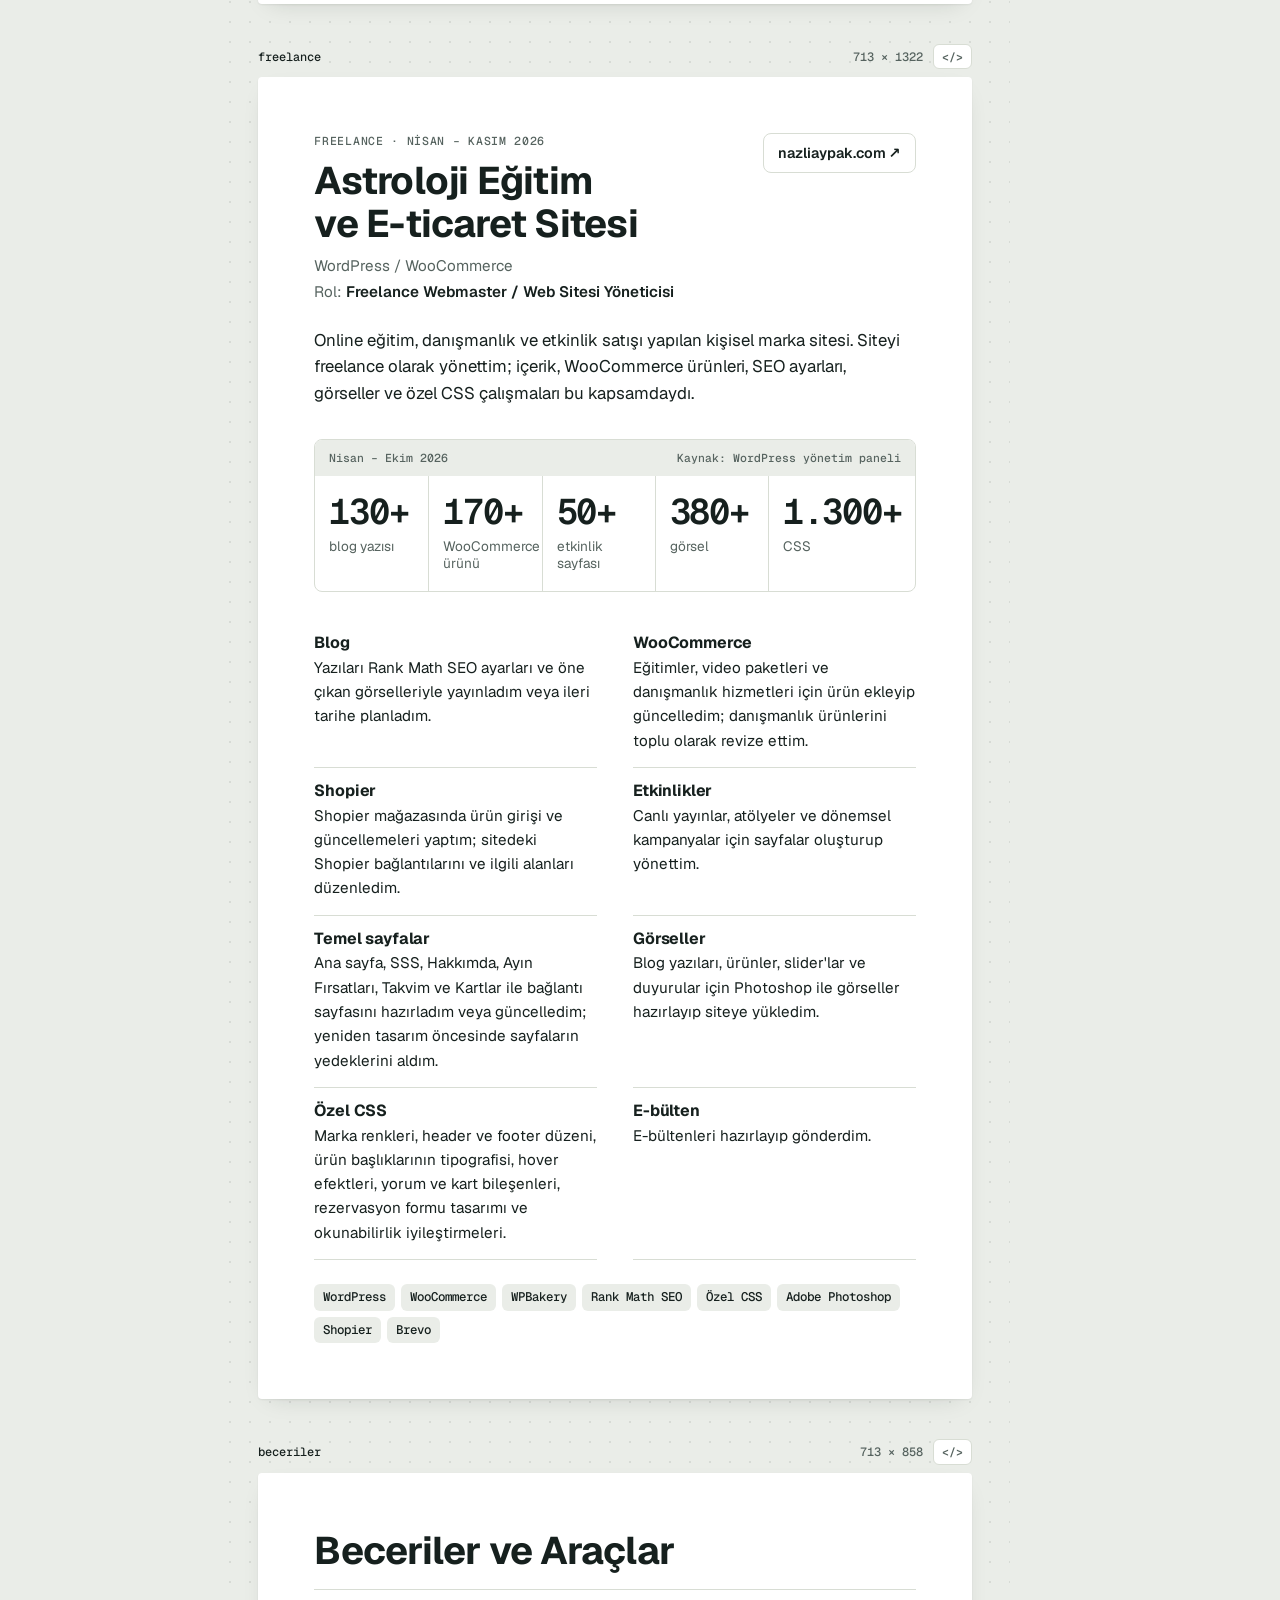
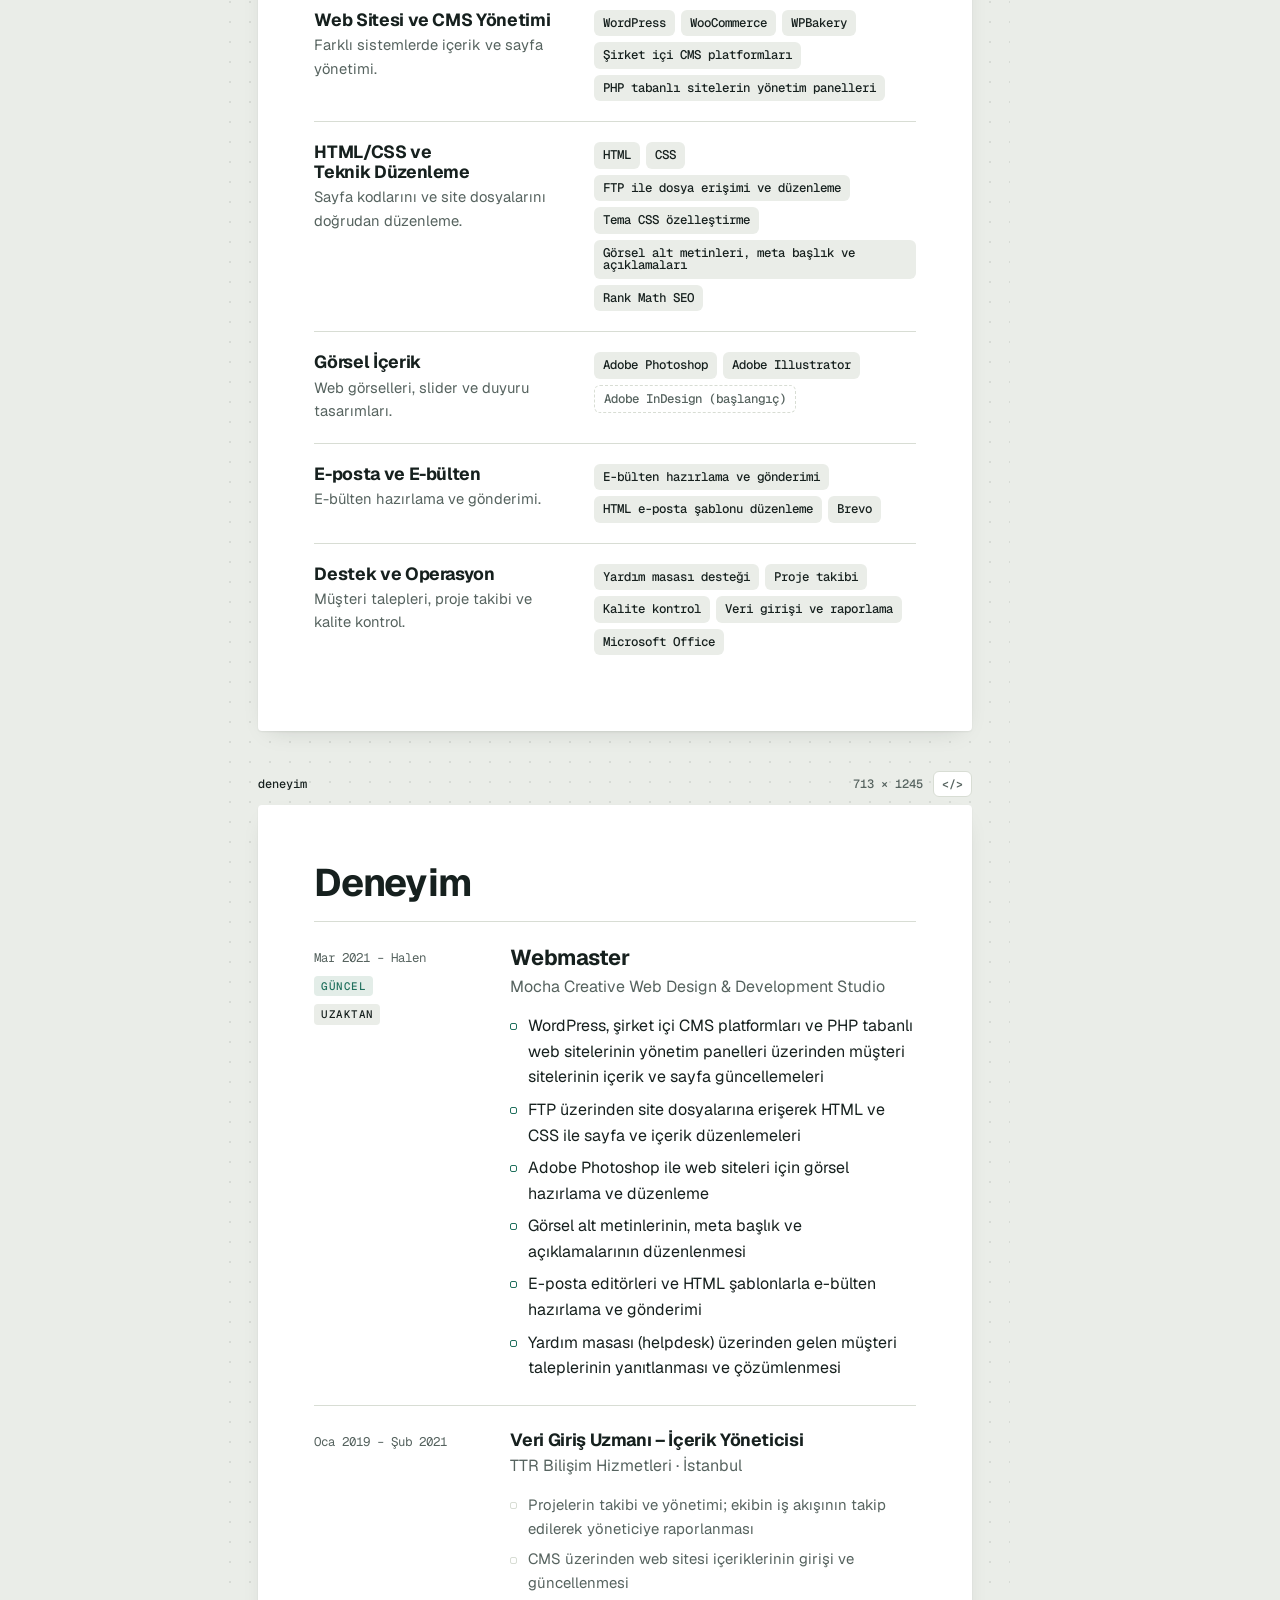
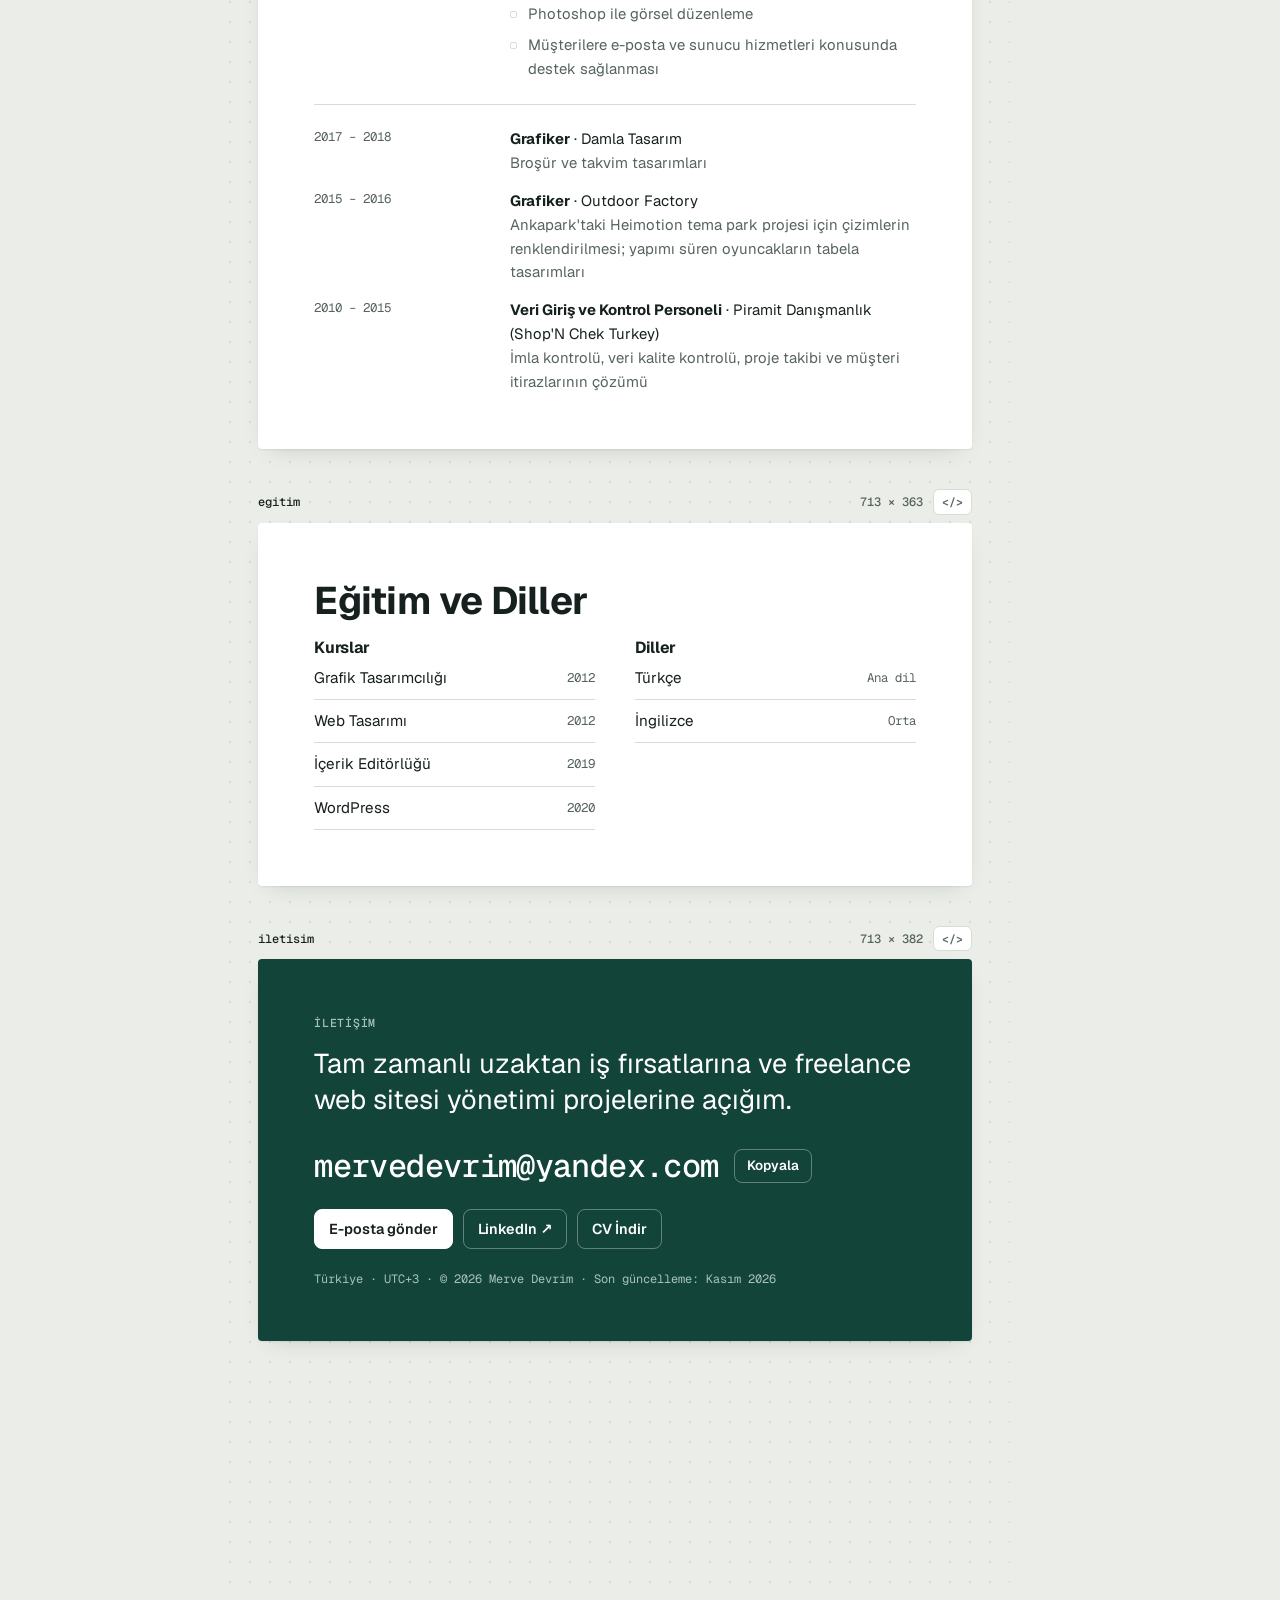
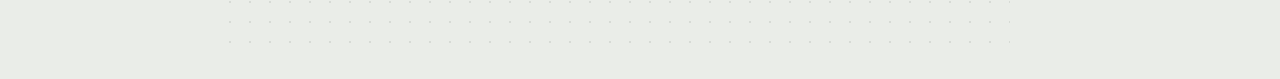
==== commit a779aa28: "Update index.html" ====
--- a/tr/index.html
+++ b/tr/index.html
@@ -126,7 +126,7 @@
               <li class="metric"><span class="num">170+</span><span class="label">WooCommerce ürünü</span></li>
               <li class="metric"><span class="num">50+</span><span class="label">etkinlik sayfası</span></li>
               <li class="metric"><span class="num">380+</span><span class="label">görsel</span></li>
-              <li class="metric"><span class="num">1.300+</span><span class="label">satır özel CSS</span></li>
+              <li class="metric"><span class="num">1.300+</span><span class="label">CSS</span></li>
             </ul>
           </div>
           <ul class="did">
